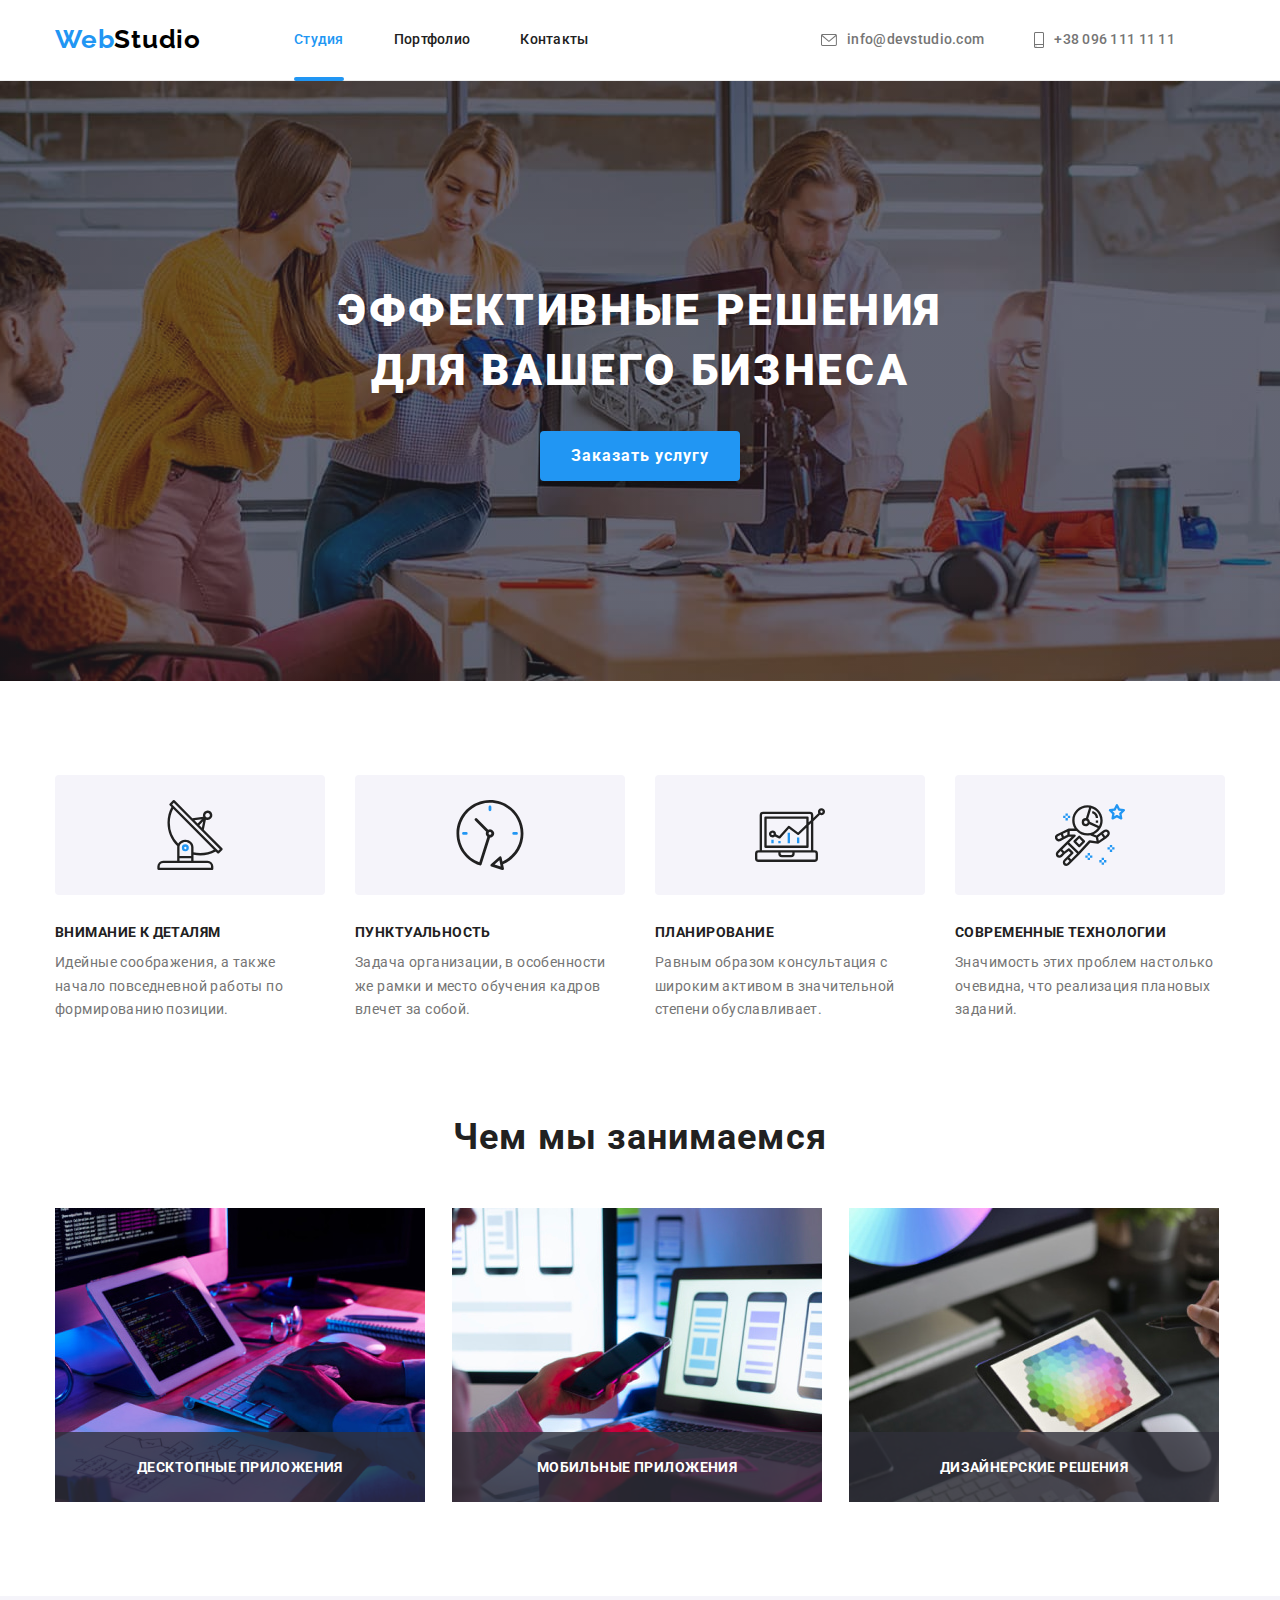
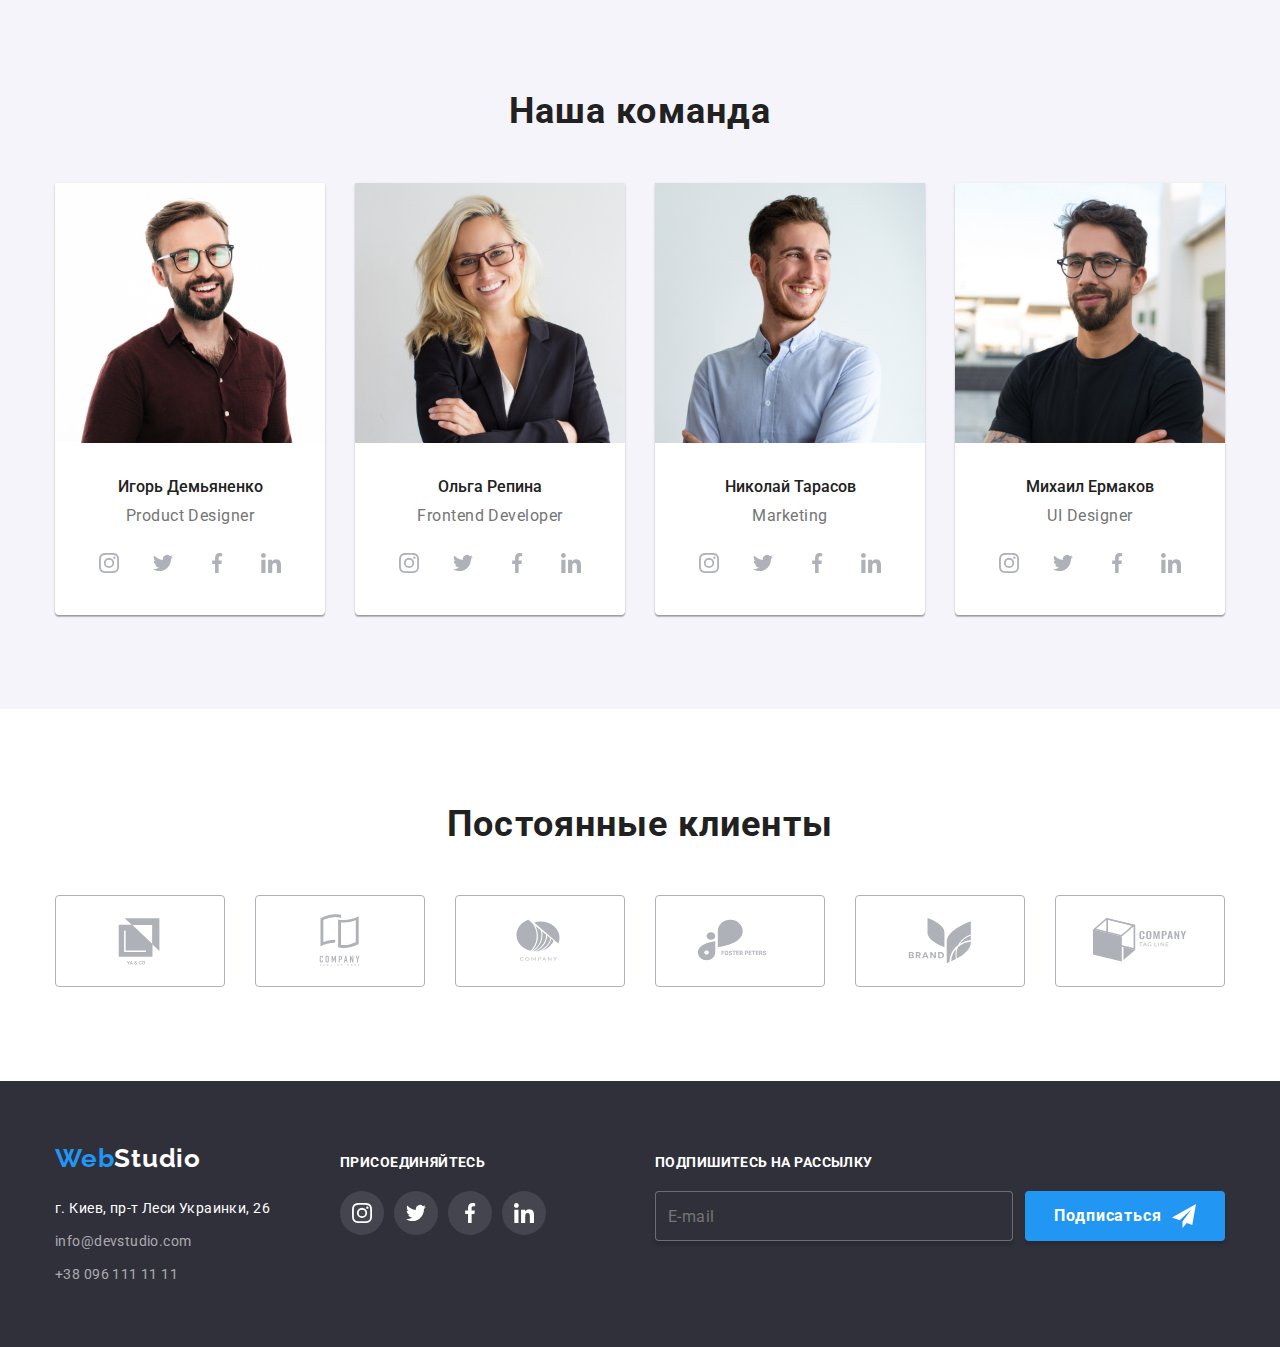
==== index.html @ 9524f032 "Initial commit" ====
<!DOCTYPE html>
<html lang="ru">
  <head>
    <meta charset="UTF-8" />
    <meta http-equiv="X-UA-Compatible" content="IE=edge" />
    <meta name="viewport" content="width=device-width, initial-scale=1.0" />
    <title>Студия</title>
    <link rel="preconnect" href="https://fonts.googleapis.com" />
    <link rel="preconnect" href="https://fonts.gstatic.com" crossorigin />
    <link
      href="https://fonts.googleapis.com/css2?family=Raleway:wght@700&family=Roboto:wght@400;500;700;900&display=swap"
      rel="stylesheet"
    />
    <link
      rel="stylesheet"
      href="https://cdn.jsdelivr.net/npm/modern-normalize@1.1.0/modern-normalize.min.css"
    />
    <link rel="stylesheet" href="./css/styles.css" />
  </head>
  <body>
    <header class="header">
      <div class="container header-container">
        <a class="header-logo" href="./index.html"><span class="logo-first">Web</span>Studio</a>
        <nav>
          <ul class="nav-list">
            <li class="site-page-link">
              <a class="site-page current" href="./index.html">Студия</a>
            </li>
            <li class="site-page-link">
              <a class="site-page" href="./portfolio.html">Портфолио</a>
            </li>
            <li class="site-page-link"><a class="site-page" href="">Контакты</a></li>
          </ul>
        </nav>
        <ul class="contactlink-list">
          <li class="contactlink">
            <a class="header-contactlink" href="mailto:info@devstudio.com"
              ><svg class="contactlink-icon" width="16" height="12">
                <use href="./images/icons.svg#envelope"></use></svg
              >info@devstudio.com</a
            >
          </li>
          <li class="contactlink">
            <a class="header-contactlink" href="tel:+380961111111"
              ><svg class="contactlink-icon" width="10" height="16">
                <use href="./images/icons.svg#smartphone"></use></svg
              >+38 096 111 11 11</a
            >
          </li>
        </ul>
      </div>
    </header>

    <main>
      <!-- Секция Герой -->
      <section class="hero">
        <div class="container">
          <h1 class="hero-title">Эффективные решения<br />для вашего бизнеса</h1>
          <button class="hero-button" type="button" data-modal-open>Заказать услугу</button>
        </div>
      </section>

      <!-- Секция Особенности -->
      <section class="section">
        <div class="container">
          <h2 class="visually-hidden">Особенности</h2>
          <ul class="features-list">
            <li class="features-item">
              <div class="features-icon">
                <svg width="70" height="70">
                  <use href="./images/icons.svg#antenna"></use>
                </svg>
              </div>
              <h3 class="features-title">Внимание к деталям</h3>
              <p class="features-text">
                Идейные соображения, а также начало повседневной работы по формированию позиции.
              </p>
            </li>
            <li class="features-item">
              <div class="features-icon">
                <svg width="70" height="70">
                  <use href="./images/icons.svg#clock"></use>
                </svg>
              </div>
              <h3 class="features-title">Пунктуальность</h3>
              <p class="features-text">
                Задача организации, в особенности же рамки и место обучения кадров влечет за собой.
              </p>
            </li>
            <li class="features-item">
              <div class="features-icon">
                <svg width="70" height="70">
                  <use href="./images/icons.svg#diagram"></use>
                </svg>
              </div>
              <h3 class="features-title">Планирование</h3>
              <p class="features-text">
                Равным образом консультация с широким активом в значительной степени обуславливает.
              </p>
            </li>
            <li class="features-item">
              <div class="features-icon">
                <svg width="70" height="70">
                  <use href="./images/icons.svg#astronaut"></use>
                </svg>
              </div>
              <h3 class="features-title">Современные технологии</h3>
              <p class="features-text">
                Значимость этих проблем настолько очевидна, что реализация плановых заданий.
              </p>
            </li>
          </ul>
        </div>
      </section>

      <!-- Секция Специализация -->
      <section class="section specialization">
        <div class="container">
          <h2 class="activity-title">Чем мы занимаемся</h2>
          <ul class="activity-list">
            <li class="activity-item">
              <img
                class="activity-foto"
                src="./images/activity1.jpg"
                alt="фото процесса программирования"
                width="370"
                height="294"
              />
              <h3 class="activity-name">Десктопные приложения</h3>
            </li>
            <li class="activity-item">
              <img
                class="activity-foto"
                src="./images/activity2.jpg"
                alt="фото процесса выбора дизайна мобильного приложения"
                width="370"
                height="294"
              />
              <h3 class="activity-name">Мобильные приложения</h3>
            </li>
            <li class="activity-item">
              <img
                class="activity-foto"
                src="./images/activity3.jpg"
                alt="фото процесса подбора цветового оформления"
                width="370"
                height="294"
              />
              <h3 class="activity-name">Дизайнерские решения</h3>
            </li>
          </ul>
        </div>
      </section>

      <!-- Секция Команда -->
      <section class="section team-section">
        <div class="container">
          <h2 class="team-title">Наша команда</h2>
          <ul class="team-list">
            <li class="team-card">
              <img
                src="./images/product_designer.jpg"
                alt="фото Игоря Демьяненко"
                width="270"
                height="260"
              />
              <div class="team-member">
                <h3 class="team-name">Игорь Демьяненко</h3>
                <p class="team-position" lang="en">Product Designer</p>
                <ul class="socials-list">
                  <li class="social-item">
                    <a class="social-link" href="">
                      <svg class="social-icon" width="20" height="20">
                        <use href="./images/icons.svg#instagram"></use></svg
                    ></a>
                  </li>
                  <li class="social-item">
                    <a class="social-link" href="">
                      <svg class="social-icon" width="20" height="20">
                        <use href="./images/icons.svg#twitter"></use></svg
                    ></a>
                  </li>
                  <li class="social-item">
                    <a class="social-link" href="">
                      <svg class="social-icon" width="20" height="20">
                        <use href="./images/icons.svg#facebook"></use></svg
                    ></a>
                  </li>
                  <li class="social-item">
                    <a class="social-link" href="">
                      <svg class="social-icon" width="20" height="20">
                        <use href="./images/icons.svg#linkedin"></use></svg
                    ></a>
                  </li>
                </ul>
              </div>
            </li>
            <li class="team-card">
              <img src="./images/developer.jpg" alt="фото Ольги Репиной" width="270" height="260" />
              <div class="team-member">
                <h3 class="team-name">Ольга Репина</h3>
                <p class="team-position" lang="en">Frontend Developer</p>
                <ul class="socials-list">
                  <li class="social-item">
                    <a class="social-link" href="">
                      <svg class="social-icon" width="20" height="20">
                        <use href="./images/icons.svg#instagram"></use></svg
                    ></a>
                  </li>
                  <li class="social-item">
                    <a class="social-link" href="">
                      <svg class="social-icon" width="20" height="20">
                        <use href="./images/icons.svg#twitter"></use></svg
                    ></a>
                  </li>
                  <li class="social-item">
                    <a class="social-link" href="">
                      <svg class="social-icon" width="20" height="20">
                        <use href="./images/icons.svg#facebook"></use></svg
                    ></a>
                  </li>
                  <li class="social-item">
                    <a class="social-link" href="">
                      <svg class="social-icon" width="20" height="20">
                        <use href="./images/icons.svg#linkedin"></use></svg
                    ></a>
                  </li>
                </ul>
              </div>
            </li>
            <li class="team-card">
              <img
                src="./images/marketing.jpg"
                alt="фото Николая Тарасова"
                width="270"
                height="260"
              />
              <div class="team-member">
                <h3 class="team-name">Николай Тарасов</h3>
                <p class="team-position" lang="en">Marketing</p>
                <ul class="socials-list">
                  <li class="social-item">
                    <a class="social-link" href="">
                      <svg class="social-icon" width="20" height="20">
                        <use href="./images/icons.svg#instagram"></use></svg
                    ></a>
                  </li>
                  <li class="social-item">
                    <a class="social-link" href="">
                      <svg class="social-icon" width="20" height="20">
                        <use href="./images/icons.svg#twitter"></use></svg
                    ></a>
                  </li>
                  <li class="social-item">
                    <a class="social-link" href="">
                      <svg class="social-icon" width="20" height="20">
                        <use href="./images/icons.svg#facebook"></use></svg
                    ></a>
                  </li>
                  <li class="social-item">
                    <a class="social-link" href="">
                      <svg class="social-icon" width="20" height="20">
                        <use href="./images/icons.svg#linkedin"></use></svg
                    ></a>
                  </li>
                </ul>
              </div>
            </li>
            <li class="team-card">
              <img
                src="./images/ui_designer.jpg"
                alt="фото Михаила Ермакова"
                width="270"
                height="260"
              />
              <div class="team-member">
                <h3 class="team-name">Михаил Ермаков</h3>
                <p class="team-position" lang="en">UI Designer</p>
                <ul class="socials-list">
                  <li class="social-item">
                    <a class="social-link" href="">
                      <svg class="social-icon" width="20" height="20">
                        <use href="./images/icons.svg#instagram"></use></svg
                    ></a>
                  </li>
                  <li class="social-item">
                    <a class="social-link" href="">
                      <svg class="social-icon" width="20" height="20">
                        <use href="./images/icons.svg#twitter"></use></svg
                    ></a>
                  </li>
                  <li class="social-item">
                    <a class="social-link" href="">
                      <svg class="social-icon" width="20" height="20">
                        <use href="./images/icons.svg#facebook"></use></svg
                    ></a>
                  </li>
                  <li class="social-item">
                    <a class="social-link" href="">
                      <svg class="social-icon" width="20" height="20">
                        <use href="./images/icons.svg#linkedin"></use></svg
                    ></a>
                  </li>
                </ul>
              </div>
            </li>
          </ul>
        </div>
      </section>

      <!-- Секция Постоянные клиенты -->
      <section class="section">
        <div class="container">
          <h2 class="clients-title">Постоянные клиенты</h2>
          <ul class="clients-list">
            <li class="client-item">
              <a class="client-logo" href=""
                ><svg class="client-icon" width="106" height="60">
                  <use href="./images/icons.svg#logo-1"></use>
                </svg>
              </a>
            </li>
            <li class="client-item">
              <a class="client-logo" href=""
                ><svg class="client-icon" width="106" height="60">
                  <use href="./images/icons.svg#logo-2"></use>
                </svg>
              </a>
            </li>
            <li class="client-item">
              <a class="client-logo" href=""
                ><svg class="client-icon" width="106" height="60">
                  <use href="./images/icons.svg#logo-3"></use>
                </svg>
              </a>
            </li>
            <li class="client-item">
              <a class="client-logo" href=""
                ><svg class="client-icon" width="106" height="60">
                  <use href="./images/icons.svg#logo-4"></use>
                </svg>
              </a>
            </li>
            <li class="client-item">
              <a class="client-logo" href=""
                ><svg class="client-icon" width="106" height="60">
                  <use href="./images/icons.svg#logo-5"></use>
                </svg>
              </a>
            </li>
            <li class="client-item">
              <a class="client-logo" href=""
                ><svg class="client-icon" width="106" height="60">
                  <use href="./images/icons.svg#logo-6"></use>
                </svg>
              </a>
            </li>
          </ul>
        </div>
      </section>
    </main>

    <!-- Секция Футер -->
    <footer class="footer">
      <div class="container">
        <div class="footer-container">
          <div>
            <a class="footer-logo" href="./index.html"><span class="logo-first">Web</span>Studio</a>
            <address>
              <ul>
                <li class="adress-link">
                  <a
                    class="adress"
                    target="_blank"
                    rel="noreferrer noopener"
                    href="https://google.com/maps"
                    >г. Киев, пр-т Леси Украинки, 26</a
                  >
                </li>
                <li class="adress-link">
                  <a class="footer-contactlink" href="mailto:info@devstudio.com"
                    >info@devstudio.com</a
                  >
                </li>
                <li class="adress-link">
                  <a class="footer-contactlink" href="tel:+380961111111">+38 096 111 11 11</a>
                </li>
              </ul>
            </address>
          </div>
          <div class="footer-socials-section">
            <h3 class="footer-socials">присоединяйтесь</h3>
            <ul class="socials-list">
              <li class="social-item">
                <a class="social-link footer-social-link" href="">
                  <svg class="social-icon footer-social-icon" width="20" height="20">
                    <use href="./images/icons.svg#instagram"></use></svg
                ></a>
              </li>
              <li class="social-item">
                <a class="social-link footer-social-link" href="">
                  <svg class="social-icon footer-social-icon" width="20" height="20">
                    <use href="./images/icons.svg#twitter"></use></svg
                ></a>
              </li>
              <li class="social-item">
                <a class="social-link footer-social-link" href="">
                  <svg class="social-icon footer-social-icon" width="20" height="20">
                    <use href="./images/icons.svg#facebook"></use></svg
                ></a>
              </li>
              <li class="social-item">
                <a class="social-link footer-social-link" href="">
                  <svg class="social-icon footer-social-icon" width="20" height="20">
                    <use href="./images/icons.svg#linkedin"></use></svg
                ></a>
              </li>
            </ul>
          </div>
          <div class="subscription-section">
            <h3 class="subscription-tytle">Подпишитесь на рассылку</h3>
            <form>
              <label class="visually-hidden">Email</label>
              <div class="subscription-content" role="group">
                <input class="subscription-input" type="email" name="email" placeholder="E-mail" />
                <button class="subscription-button" type="submit">
                  <span class="subscription-name">Подписаться</span>
                  <svg class="subscription-icon" width="24" height="24">
                    <use href="./images/icons.svg#send"></use>
                  </svg>
                </button>
              </div>
            </form>
          </div>
        </div>
      </div>
    </footer>

    <!-- Модальное окно -->
    <div class="backdrop is-hidden" data-modal>
      <div class="modal-form">
        <button class="modal-button" type="button" data-modal-close>
          <svg class="modal-cross" width="11" height="11">
            <use href="./images/icons.svg#cross"></use>
          </svg>
        </button>
        <p class="contacts-tytle">Оставьте свои данные, мы вам перезвоним</p>
        <form action="">
          <label class="form-label"
            >Имя
            <span class="form-wrap"
              ><input class="form-input" type="text" name="name" required />
              <svg class="form-icon" width="18" height="18">
                <use href="./images/icons.svg#person"></use>
              </svg>
            </span>
          </label>
          <label class="form-label"
            >Телефон
            <span class="form-wrap">
              <svg class="form-icon" width="18" height="18">
                <use href="./images/icons.svg#phone"></use>
              </svg>
              <input class="form-input" type="tel" name="phone-number" required />
            </span>
          </label>
          <label class="form-label"
            >Почта
            <span class="form-wrap">
              <svg class="form-icon" width="18" height="18">
                <use href="./images/icons.svg#email"></use>
              </svg>
              <input class="form-input" type="email" name="email" />
            </span>
          </label>
          <label class="form-label form-label--last"
            >Комментарий
            <textarea
              class="form-field"
              name="message"
              rows="6"
              placeholder="Введите текст"
            ></textarea>
          </label>
          <label class="form-agreement">
            <input
              class="form-agreement-checkbox visually-hidden"
              type="checkbox"
              name="agreement"
            />
            <span class="form-agreement-icon"
              ><svg class="form-agreement-checked" width="13" height="10">
                <use href="./images/icons.svg#checked"></use></svg
            ></span>
            <span class="form-agreement-text">Соглашаюсь с рассылкой и принимаю</span>
            <a class="form-agreement-link" href="">Условия договора</a>
          </label>
          <button class="form-button" type="submit">Отправить</button>
        </form>
      </div>
    </div>
    <script src="./js/modal.js"></script>
  </body>
</html>
---- css/styles.css ----
:root {
  --section-color: #2f303a;
  --title-color: #212121;
  --text-color: #757575;
  --active-color: #2196f3;
  --light-color: #ffffff;
  --trans: 250ms cubic-bezier(0.4, 0, 0.2, 1);
}

body {
  color: var(--title-color);
  font-family: Roboto, sans-serif;
}
h1,
h2,
h3,
p,
ul {
  margin-top: 0;
  margin-bottom: 0;
}
ul {
  list-style: none;
  padding: 0;
}
.container {
  width: 1200px;
  padding-left: 15px;
  padding-right: 15px;
  margin-left: auto;
  margin-right: auto;
}
.section {
  padding-top: 94px;
  padding-bottom: 94px;
}

/* Хедер */
.header {
  border-bottom: 1px solid #ececec;
}
.header-container {
  display: flex;
  align-items: center;
}
.header-logo {
  margin-right: 93px;
  color: #000000;
  font-family: Raleway;
  text-decoration: none;
  font-weight: 700;
  font-size: 26px;
  letter-spacing: 1.19;
  letter-spacing: 0.03em;
}
.logo-first {
  color: var(--active-color);
}
.nav-list {
  display: flex;
  margin: 0;
}
.site-page-link {
  margin-right: 50px;
}
.site-page-link:last-child {
  margin-right: 0;
}
.site-page {
  display: block;
  padding-top: 32px;
  padding-bottom: 32px;
  color: var(--title-color);
  text-decoration: none;
  font-weight: 500;
  font-size: 14px;
  line-height: 1.14;
  letter-spacing: 0.02em;
  transition: color var(--trans);
}
.site-page:hover,
.site-page:focus {
  color: var(--active-color);
}
.site-page.current {
  color: var(--active-color);
  position: relative;
}
.site-page.current::after {
  content: '';
  position: absolute;
  bottom: -1px;
  left: 0;
  width: 100%;
  height: 4px;
  border-radius: 2px;
  background-color: var(--active-color);
}
.contactlink-list {
  display: flex;
  margin-left: auto;
}
.contactlink {
  margin-right: 50px;
}
.header-contactlink {
  display: flex;
  align-items: center;
  color: var(--text-color);
  fill: var(--text-color);
  text-decoration: none;
  font-weight: 500;
  font-size: 14px;
  line-height: 1.14;
  letter-spacing: 0.02em;
  transition: color var(--trans), fill var(--trans);
}
.header-contactlink:hover,
.header-contactlink:focus {
  color: var(--active-color);
  fill: var(--active-color);
}
.header-contactlink:last-child {
  margin-right: 0px;
}
.contactlink-icon {
  margin-right: 10px;
}

/* Герой */
.hero {
  max-width: 1600px;
  margin-left: auto;
  margin-right: auto;
  padding-top: 200px;
  padding-bottom: 200px;
  background-image: linear-gradient(to right, rgba(47, 48, 58, 0.4), rgba(47, 48, 58, 0.4)),
    url('../images/hero.jpg');
  background-position: center;
  background-size: cover;
  background-repeat: no-repeat;
}
.hero-title {
  color: var(--light-color);
  text-transform: uppercase;
  text-align: center;
  font-weight: 900;
  font-size: 44px;
  line-height: 1.36;
  letter-spacing: 0.06em;
}
.hero-button,
.form-button {
  display: block;
  margin-right: auto;
  margin-left: auto;
  margin-top: 30px;
  width: 200px;
  height: 50px;
  border-radius: 4px;
  border-color: transparent;
  box-shadow: 0px 4px 4px rgba(0, 0, 0, 0.15);
  background-color: var(--active-color);
  color: var(--light-color);
  font-family: inherit;
  font-weight: 700;
  font-size: 16px;
  line-height: 1.88;
  letter-spacing: 0.06em;
  cursor: pointer;
  transition: background-color var(--trans);
}
.hero-button:hover,
.hero-button:focus,
.form-button:hover,
.form-button:focus {
  background-color: #188ce8;
}

/* Особенности */
.visually-hidden {
  position: absolute;
  white-space: nowrap;
  width: 1px;
  height: 1px;
  overflow: hidden;
  border: 0;
  padding: 0;
  clip: rect(0 0 0 0);
  clip-path: inset(50%);
  margin: -1px;
}
.features-list {
  display: flex;
}
.features-item {
  display: block;
  margin-right: 30px;
}
.features-item:last-child {
  margin-right: 0;
}
.features-icon {
  display: flex;
  justify-content: center;
  align-items: center;
  width: 270px;
  height: 120px;
  background-color: #f5f4fa;
  border-radius: 4px;
}
.features-title {
  margin-top: 30px;
  margin-bottom: 10px;
  text-transform: uppercase;
  font-weight: 700;
  font-size: 14px;
  line-height: 1.14;
  letter-spacing: 0.03em;
}
.features-text {
  color: var(--text-color);
  font-size: 14px;
  line-height: 1.71;
  letter-spacing: 0.03em;
}

/* Специализация и Команда*/
.specialization {
  padding-top: 0;
}
.activity-title,
.team-title,
.clients-title {
  text-align: center;
  font-weight: 700;
  font-size: 36px;
  line-height: 1.17;
  letter-spacing: 0.03em;
}
.activity-title {
  margin-bottom: 50px;
}
.activity-list {
  display: flex;
}
.activity-item {
  position: relative;
}
.activity-item:not(:last-child) {
  margin-right: 27px;
}
.activity-foto {
  display: block;
  max-width: 100%;
  height: auto;
}
.activity-name {
  position: absolute;
  bottom: 0;
  right: 0;
  display: flex;
  justify-content: center;
  align-items: center;
  width: 370px;
  height: 70px;
  background-color: rgba(47, 48, 58, 0.8);
  font-weight: 700;
  font-size: 14px;
  line-height: 1.14;
  letter-spacing: 0.03em;
  text-transform: uppercase;
  color: var(--light-color);
}

.team-section {
  background-color: #f5f4fa;
}
.team-title {
  margin-bottom: 50px;
}
.team-list {
  display: flex;
  margin: 0;
}
.team-card {
  width: calc((100% - 90px) / 4);
  margin-right: 30px;
  background-color: var(--light-color);
  box-shadow: 0px 1px 3px rgba(0, 0, 0, 0.12), 0px 1px 1px rgba(0, 0, 0, 0.14),
    0px 2px 1px rgba(0, 0, 0, 0.2);
  border-radius: 0px 0px 4px 4px;
}
.team-card:last-child {
  margin-right: 0;
}
.team-member {
  padding-top: 30px;
  padding-bottom: 30px;
  text-align: center;
}
.team-name {
  margin-bottom: 10px;
  font-weight: 500;
  font-size: 16px;
  line-height: 1.19;
  letter-spacing: 0.03e;
}
.team-position {
  margin-bottom: 16px;
  color: var(--text-color);
  font-size: 16px;
  line-height: 1.19;
  letter-spacing: 0.03em;
}
.socials-list {
  display: flex;
  align-items: center;
  justify-content: center;
}
.social-item:not(:last-child) {
  margin-right: 10px;
}
.social-link {
  display: flex;
  justify-content: center;
  align-items: center;
  width: 44px;
  height: 44px;
  background-color: var(--light-color);
  border-radius: 50%;
  transition: background-color var(--trans);
}
.social-link:hover,
.social-link:focus {
  background-color: var(--active-color);
}
.social-icon {
  fill: #afb1b8;
  transition: fill var(--trans);
}
.social-link:hover .social-icon,
.social-link:focus .social-icon {
  fill: var(--light-color);
}

/* Постоянные клиенты */
.clients-title {
  margin-bottom: 50px;
}
.clients-list {
  display: flex;
  align-items: center;
  justify-content: center;
}
.client-item:not(:last-child) {
  margin-right: 30px;
}
.client-logo {
  display: flex;
  justify-content: center;
  align-items: center;
  width: 170px;
  height: 92px;
  border: 1px solid #afb1b8;
  border-radius: 4px;
  transition: border-color var(--trans);
}
.client-logo:hover,
.client-logo:focus {
  border-color: var(--active-color);
}
.client-icon {
  fill: #afb1b8;
  transition: fill var(--trans);
}
.client-logo:hover .client-icon,
.client-logo:focus .client-icon {
  fill: var(--active-color);
}

/* Футер */
.footer {
  padding-top: 60px;
  padding-bottom: 60px;
  background-color: var(--section-color);
}
.footer-container {
  display: flex;
  align-items: baseline;
}
.footer-logo {
  display: block;
  margin-bottom: 20px;
  color: var(--light-color);
  font-family: Raleway;
  text-decoration: none;
  font-weight: bold;
  font-size: 26px;
  line-height: 1.38;
  letter-spacing: 0.03em;
}
.adress-link:not(:last-child) {
  margin-bottom: 9px;
}
.adress {
  color: var(--light-color);
  text-decoration: none;
  font-style: normal;
  font-size: 14px;
  line-height: 1.71;
  letter-spacing: 0.03em;
  transition: color var(--trans);
}
.footer-contactlink {
  display: block;
  color: rgba(255, 255, 255, 0.6);
  text-decoration: none;
  font-style: normal;
  font-size: 14px;
  line-height: 1.71;
  letter-spacing: 0.03em;
  transition: color var(--trans);
}
.adress:hover,
.adress:focus,
.footer-contactlink:hover,
.footer-contactlink:focus {
  color: var(--active-color);
}
.footer-socials-section {
  margin-left: 70px;
}
.footer-socials,
.subscription-tytle {
  margin-bottom: 20px;
  font-weight: 700;
  font-size: 14px;
  line-height: 1.14;
  letter-spacing: 0.03em;
  text-transform: uppercase;
  color: var(--light-color);
}
.footer-social-link {
  background-color: rgba(255, 255, 255, 0.1);
}
.footer-social-icon {
  fill: var(--light-color);
}
.subscription-section {
  margin-left: auto;
}
.subscription-content {
  display: flex;
  align-items: center;
  justify-content: center;
}
.subscription-input {
  margin-right: 12px;
  width: 358px;
  height: 50px;
  padding-left: 12px;
  background-color: var(--section-color);
  border: 1px solid rgba(255, 255, 255, 0.3);
  border-radius: 4px;
  box-shadow: 0px 4px 4px rgba(0, 0, 0, 0.15);

  font-weight: 400;
  font-size: 16px;
  line-height: 1.25;
  letter-spacing: 0.03em;
  color: rgba(255, 255, 255, 0.6);
}
.subscription-button {
  display: flex;
  align-items: center;
  justify-content: center;
  width: 200px;
  height: 50px;
  border-radius: 4px;
  border-color: transparent;
  background-color: var(--active-color);
  box-shadow: 0px 4px 4px rgba(0, 0, 0, 0.15);
}
.subscription-name {
  font-family: inherit;
  font-weight: 700;
  font-size: 16px;
  line-height: 1.88;
  letter-spacing: 0.06em;
  color: var(--light-color);
}
.subscription-icon {
  margin-left: 10px;
  fill: var(--light-color);
}

/* Портфолио */
.visually-hidden {
  position: absolute;
  white-space: nowrap;
  width: 1px;
  height: 1px;
  overflow: hidden;
  border: 0;
  padding: 0;
  clip: rect(0 0 0 0);
  clip-path: inset(50%);
  margin: -1px;
}
.filter-list {
  display: flex;
  justify-content: center;
  margin-bottom: 50px;
}
.filter-button {
  display: block;
  padding-top: 6px;
  padding-bottom: 6px;
  padding-left: 22px;
  padding-right: 22px;
  border-radius: 4px;
  border-color: transparent;

  background-color: #f5f4fa;
  color: var(--title-color);
  font-family: inherit;
  font-weight: 500;
  font-size: 16px;
  line-height: 1.62;
  letter-spacing: 0.03em;
  text-align: center;
  cursor: pointer;
  transition: background-color var(--trans), color var(--trans), box-shadow var(--trans);
}
.filter-item:not(:last-child) {
  margin-right: 8px;
}
.filter-button:hover,
.filter-button:focus {
  background-color: var(--active-color);
  color: var(--light-color);
  box-shadow: 0px 1px 2px rgba(0, 0, 0, 0.08), 0px 2px 2px rgba(0, 0, 0, 0.12);
}

.project-list {
  display: flex;
  flex-wrap: wrap;
}
.project-item {
  width: calc((100% - 60px) / 3);
  margin-right: 30px;
  margin-bottom: 30px;
}
.project-item:nth-child(3n) {
  margin-right: 0;
}
.project-item:nth-last-child(-n + 3) {
  margin-bottom: 0;
}
.project-card {
  display: block;
  text-decoration: none;
  transition: box-shadow var(--trans);
}
.project-thumb {
  position: relative;
  overflow: hidden;
}
.project-foto {
  display: block;
  max-width: 100%;
  height: auto;
}
.overlay {
  position: absolute;
  top: 0;
  left: 0;
  width: 100%;
  height: 100%;
  padding: 63px 24px;
  background-color: var(--active-color);
  transform: translatey(100%);
  transition: transform var(--trans);
}
.overlay-text {
  font-weight: 400;
  font-size: 18px;
  line-height: 1.56;
  letter-spacing: 0.03em;
  color: var(--light-color);
}
.project-card:hover,
.project-card:focus {
  box-shadow: 0px 1px 1px rgba(0, 0, 0, 0.12), 0px 4px 4px rgba(0, 0, 0, 0.06),
    1px 4px 6px rgba(0, 0, 0, 0.16);
}
.project-card:hover .overlay,
.project-card:focus .overlay {
  transform: translatey(0);
}

.project-name {
  padding-top: 20px;
  padding-bottom: 20px;
  padding-right: 24px;
  padding-left: 24px;
  border-bottom: 1px solid #eeeeee;
  border-right: 1px solid #eeeeee;
  border-left: 1px solid #eeeeee;
}
.project-title {
  color: var(--title-color);
  margin-bottom: 4px;
  font-weight: 700;
  font-size: 18px;
  line-height: 2;
  letter-spacing: 0.06em;
}
.project-type {
  color: var(--text-color);
  font-size: 16px;
  line-height: 1.88;
  letter-spacing: 0.03em;
}

/* Модальное окно */
.backdrop {
  position: fixed;
  width: 100vw;
  height: 100vh;
  top: 0;
  left: 50%;
  transform: translateX(-50%);
  background-color: rgba(0, 0, 0, 0.2);
  visibility: visible;
  opacity: 1;
  pointer-events: initial;
  transition: opacity var(--trans), visibility var(--trans);
}
.backdrop.is-hidden {
  opacity: 0;
  visibility: hidden;
  pointer-events: none;
}
.modal-form {
  position: absolute;
  top: 50%;
  left: 50%;
  transform: translate(-50%, -50%);
  width: 528px;
  height: 581px;
  padding: 40px;
  box-shadow: 0px 1px 3px rgba(0, 0, 0, 0.12), 0px 1px 1px rgba(0, 0, 0, 0.14),
    0px 2px 1px rgba(0, 0, 0, 0.2);
  border-radius: 4px;
  background-color: var(--light-color);
  opacity: 1;
  scale: 1;
  transition: opacity var(--trans), scale var(--trans);
}
.backdrop.is-hidden .modal-form {
  opacity: 0;
  scale: 0;
}
.modal-button {
  position: absolute;
  top: 8px;
  right: 8px;
  display: flex;
  justify-content: center;
  align-items: center;
  width: 30px;
  height: 30px;
  background-color: var(--light-color);
  border-radius: 50%;
  border: 1px solid rgba(0, 0, 0, 0.1);
  cursor: pointer;
}
.modal-cross {
  fill: #000000;
  transition: fill var(--trans);
}
.modal-button:hover .modal-cross,
.modal-button:focus .modal-cross {
  fill: var(--active-color);
}
.contacts-tytle {
  margin-bottom: 12px;
  font-weight: 700;
  font-size: 20px;
  line-height: 1.15;
  letter-spacing: 0.03em;
  text-align: center;
  color: var(--title-color);
}
.form-label {
  display: block;
  margin-bottom: 10px;
  font-weight: 400;
  font-size: 12px;
  line-height: 1.17;
  letter-spacing: 0.01em;
  color: var(--text-color);
}
.form-label--last {
  margin-bottom: 20px;
}
.form-wrap {
  display: block;
  position: relative;
  margin-top: 4px;
}
.form-input {
  display: block;
  width: 448px;
  height: 40px;
  padding-left: 42px;
  border: 1px solid rgba(33, 33, 33, 0.2);
  border-radius: 4px;
  transition: border-color var(--trans);
}
.form-icon {
  position: absolute;
  top: 11px;
  left: 12px;
  fill: var(--title-color);
  transition: fill var(--trans);
}
.form-field {
  display: block;
  margin-top: 4px;
  width: 448px;
  height: 120px;
  padding: 12px 16px;
  border: 1px solid rgba(33, 33, 33, 0.2);
  border-radius: 4px;
  transition: border-color var(--trans);
  font-weight: 400;
  font-size: 14px;
  line-height: 1.14;
  letter-spacing: 0.01em;
  color: rgba(117, 117, 117, 0.5);
}
.form-wrap:hover .form-icon,
.form-wrap:focus .form-icon {
  fill: var(--active-color);
}
.form-wrap:hover .form-input,
.form-wrap:focus .form-input,
.form-field:hover,
.form-field:focus {
  border-color: var(--active-color);
}
.form-agreement {
  display: flex;
  align-items: center;
  justify-content: center;
}
.form-agreement-icon {
  position: relative;
  display: block;
  width: 16px;
  height: 15px;
  border: 2px solid var(--title-color);
  border-radius: 4px;
}
.form-agreement-checked {
  position: absolute;
}
.form-agreement-checkbox:checked + .form-agreement-icon {
  border-color: var(--active-color);
  background-color: var(--active-color);
}
.form-agreement-text {
  margin-left: 7px;
}
.form-agreement-text,
.form-agreement-link {
  font-weight: 400;
  font-size: 14px;
  line-height: 1.71;
  letter-spacing: 0.03em;
  color: var(--text-color);
}
.form-agreement-link {
  display: block;
  margin-left: 5px;
  color: var(--active-color);
}
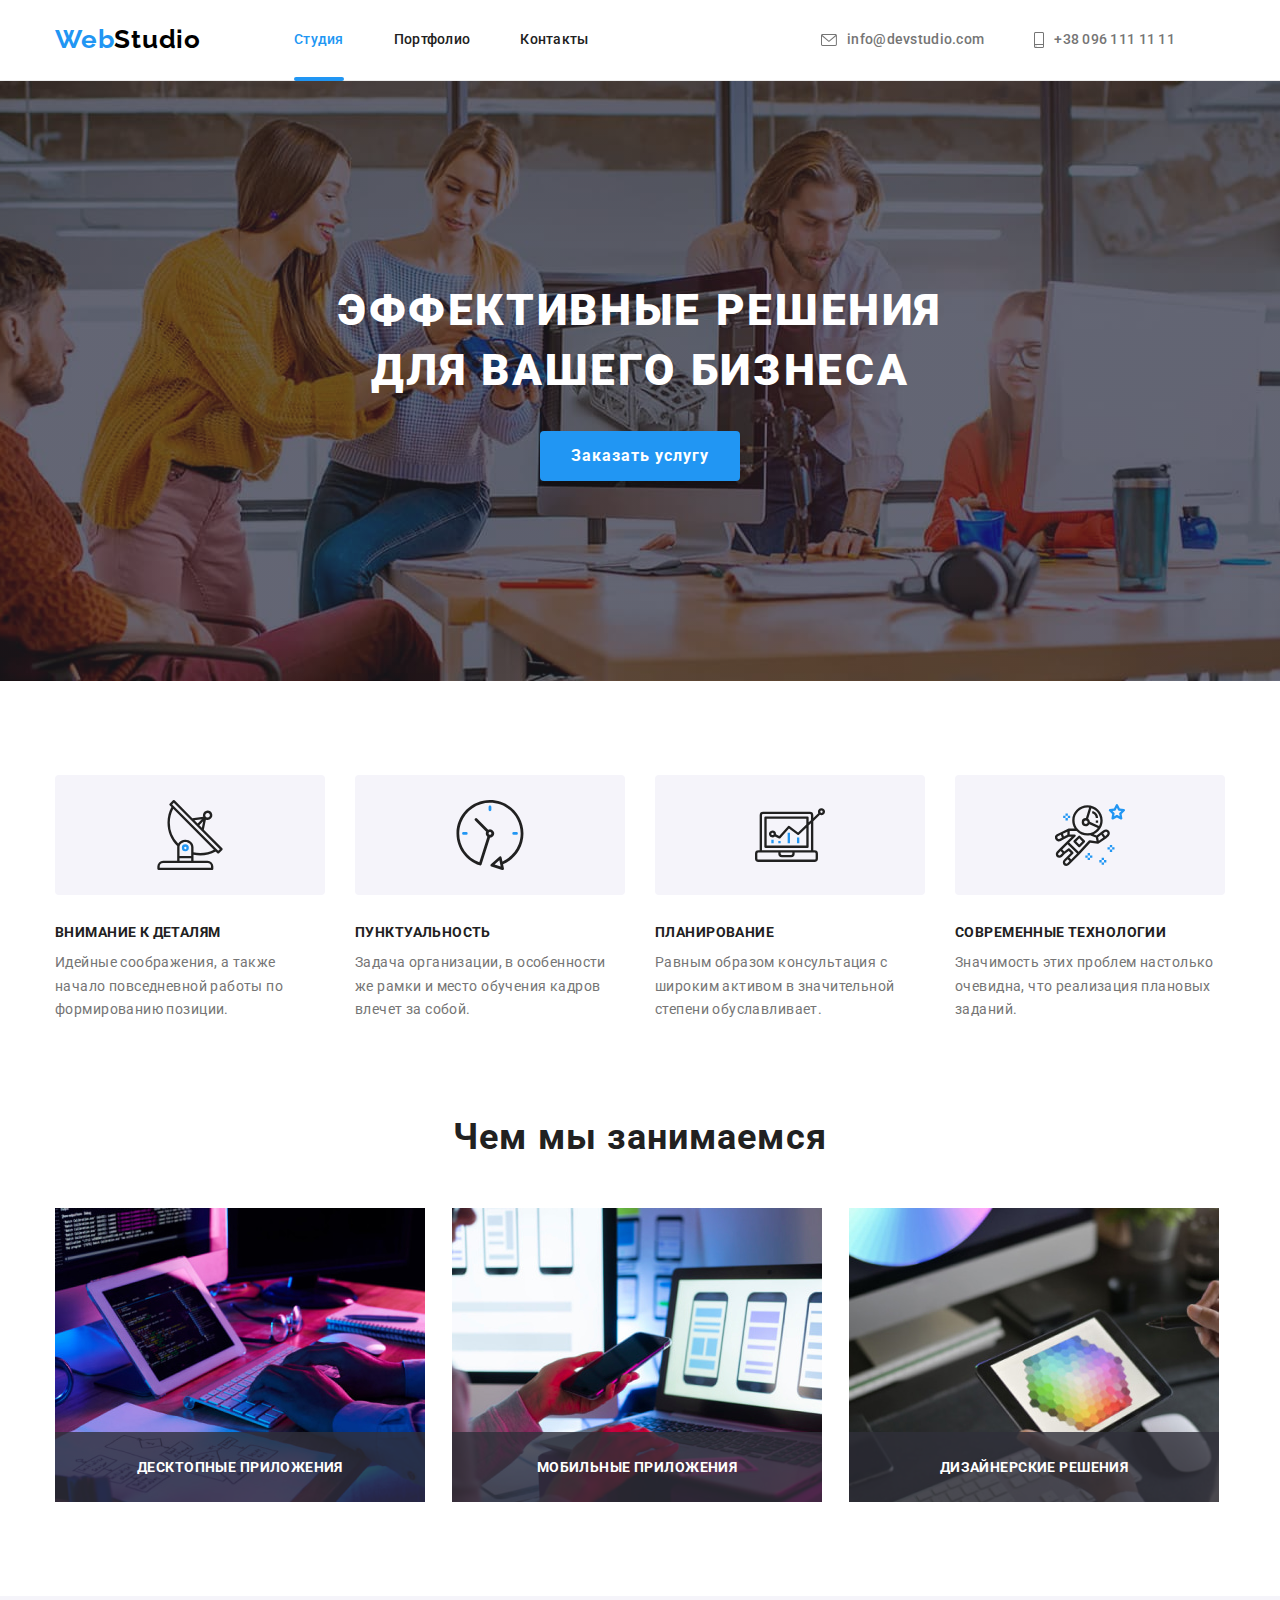
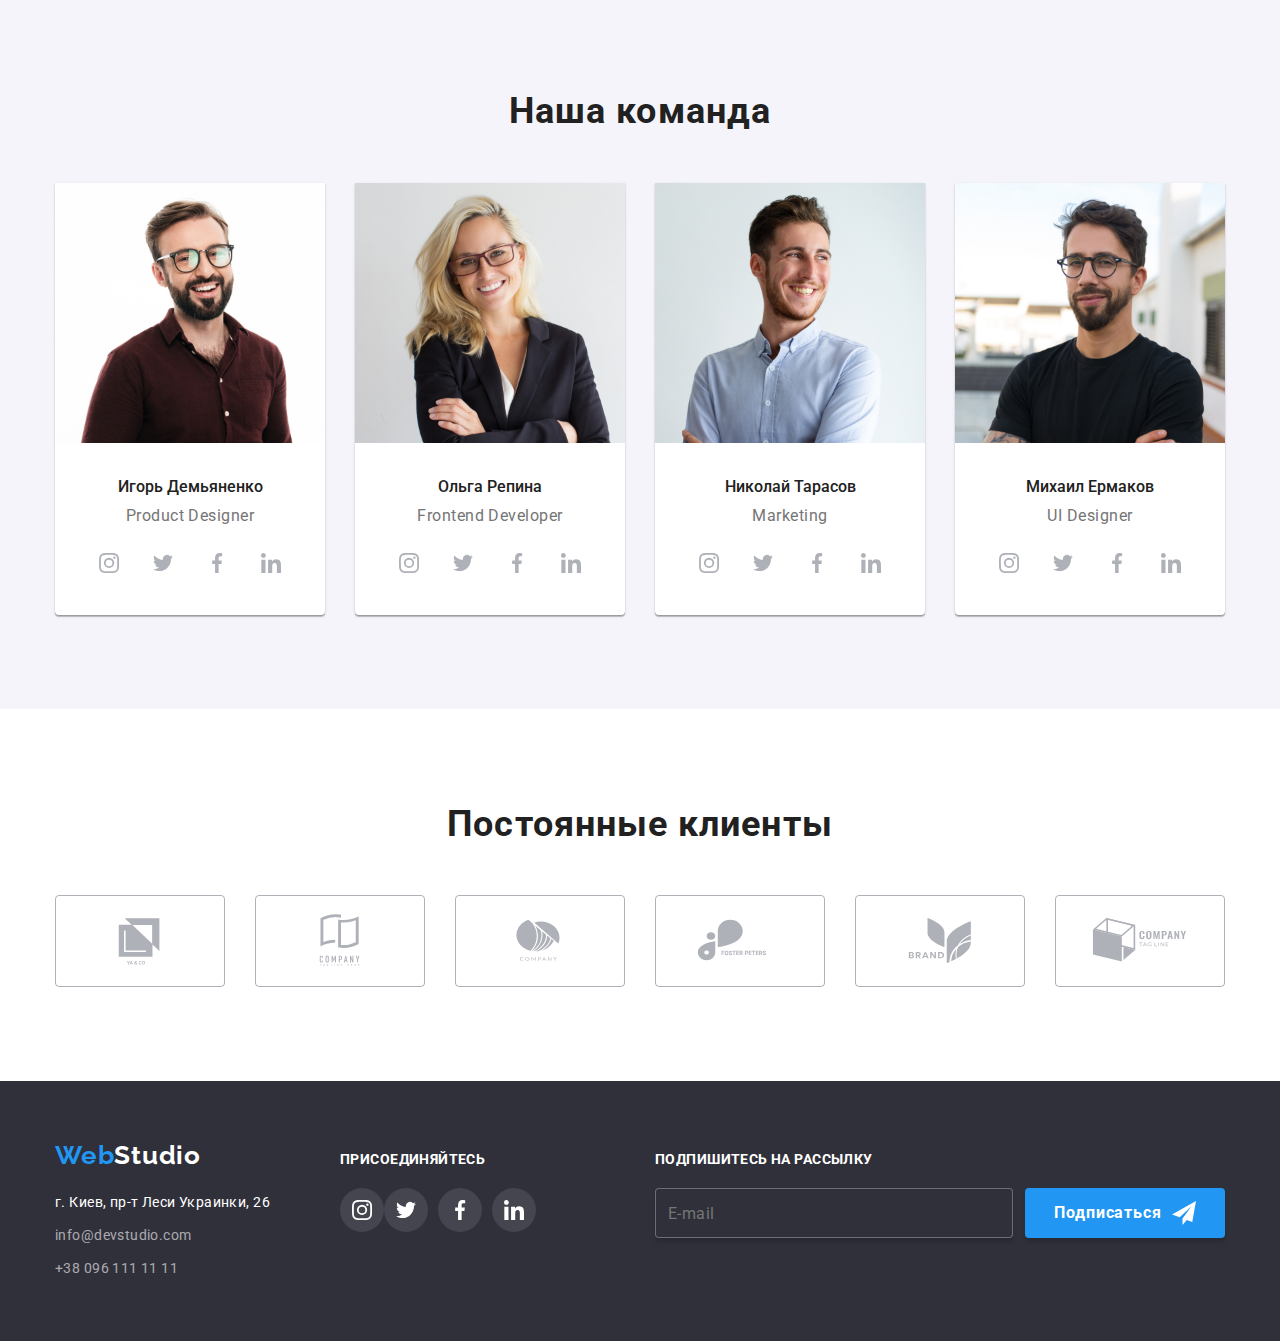
==== commit 995dae25: "Виконано рефакторинг коду, використовуючи ВЕМ" ====
--- a/index.html
+++ b/index.html
@@ -19,30 +19,32 @@
   </head>
   <body>
     <header class="header">
-      <div class="container header-container">
-        <a class="header-logo" href="./index.html"><span class="logo-first">Web</span>Studio</a>
+      <div class="container header__container">
+        <a class="logo header__logo" href="./index.html"
+          ><span class="logo logo--first">Web</span>Studio</a
+        >
         <nav>
-          <ul class="nav-list">
-            <li class="site-page-link">
-              <a class="site-page current" href="./index.html">Студия</a>
-            </li>
-            <li class="site-page-link">
-              <a class="site-page" href="./portfolio.html">Портфолио</a>
-            </li>
-            <li class="site-page-link"><a class="site-page" href="">Контакты</a></li>
+          <ul class="navigation">
+            <li class="navigation__item">
+              <a class="navigation__link navigation__link--current" href="./index.html">Студия</a>
+            </li>
+            <li class="navigation__item">
+              <a class="navigation__link" href="./portfolio.html">Портфолио</a>
+            </li>
+            <li class="navigation__item"><a class="navigation__link" href="">Контакты</a></li>
           </ul>
         </nav>
-        <ul class="contactlink-list">
-          <li class="contactlink">
-            <a class="header-contactlink" href="mailto:info@devstudio.com"
-              ><svg class="contactlink-icon" width="16" height="12">
+        <ul class="contact">
+          <li class="contact__item">
+            <a class="contact__link" href="mailto:info@devstudio.com"
+              ><svg class="contact__icon" width="16" height="12">
                 <use href="./images/icons.svg#envelope"></use></svg
               >info@devstudio.com</a
             >
           </li>
-          <li class="contactlink">
-            <a class="header-contactlink" href="tel:+380961111111"
-              ><svg class="contactlink-icon" width="10" height="16">
+          <li class="contact__item">
+            <a class="contact__link" href="tel:+380961111111"
+              ><svg class="contact__icon" width="10" height="16">
                 <use href="./images/icons.svg#smartphone"></use></svg
               >+38 096 111 11 11</a
             >
@@ -55,8 +57,8 @@
       <!-- Секция Герой -->
       <section class="hero">
         <div class="container">
-          <h1 class="hero-title">Эффективные решения<br />для вашего бизнеса</h1>
-          <button class="hero-button" type="button" data-modal-open>Заказать услугу</button>
+          <h1 class="hero__title">Эффективные решения<br />для вашего бизнеса</h1>
+          <button class="button hero_button" type="button" data-modal-open>Заказать услугу</button>
         </div>
       </section>
 
@@ -64,48 +66,48 @@
       <section class="section">
         <div class="container">
           <h2 class="visually-hidden">Особенности</h2>
-          <ul class="features-list">
-            <li class="features-item">
-              <div class="features-icon">
+          <ul class="features">
+            <li class="features__item">
+              <div class="features__icon">
                 <svg width="70" height="70">
                   <use href="./images/icons.svg#antenna"></use>
                 </svg>
               </div>
-              <h3 class="features-title">Внимание к деталям</h3>
-              <p class="features-text">
+              <h3 class="features__title">Внимание к деталям</h3>
+              <p class="features__text">
                 Идейные соображения, а также начало повседневной работы по формированию позиции.
               </p>
             </li>
-            <li class="features-item">
-              <div class="features-icon">
+            <li class="features__item">
+              <div class="features__icon">
                 <svg width="70" height="70">
                   <use href="./images/icons.svg#clock"></use>
                 </svg>
               </div>
-              <h3 class="features-title">Пунктуальность</h3>
-              <p class="features-text">
+              <h3 class="features__title">Пунктуальность</h3>
+              <p class="features__text">
                 Задача организации, в особенности же рамки и место обучения кадров влечет за собой.
               </p>
             </li>
-            <li class="features-item">
-              <div class="features-icon">
+            <li class="features__item">
+              <div class="features__icon">
                 <svg width="70" height="70">
                   <use href="./images/icons.svg#diagram"></use>
                 </svg>
               </div>
-              <h3 class="features-title">Планирование</h3>
-              <p class="features-text">
+              <h3 class="features__title">Планирование</h3>
+              <p class="features__text">
                 Равным образом консультация с широким активом в значительной степени обуславливает.
               </p>
             </li>
-            <li class="features-item">
-              <div class="features-icon">
+            <li class="features__item">
+              <div class="features__icon">
                 <svg width="70" height="70">
                   <use href="./images/icons.svg#astronaut"></use>
                 </svg>
               </div>
-              <h3 class="features-title">Современные технологии</h3>
-              <p class="features-text">
+              <h3 class="features__title">Современные технологии</h3>
+              <p class="features__text">
                 Значимость этих проблем настолько очевидна, что реализация плановых заданий.
               </p>
             </li>
@@ -114,190 +116,190 @@
       </section>
 
       <!-- Секция Специализация -->
-      <section class="section specialization">
+      <section class="section section__activity">
         <div class="container">
-          <h2 class="activity-title">Чем мы занимаемся</h2>
-          <ul class="activity-list">
-            <li class="activity-item">
+          <h2 class="section-title">Чем мы занимаемся</h2>
+          <ul class="activity">
+            <li class="activity__item">
               <img
-                class="activity-foto"
+                class="activity__foto"
                 src="./images/activity1.jpg"
                 alt="фото процесса программирования"
                 width="370"
                 height="294"
               />
-              <h3 class="activity-name">Десктопные приложения</h3>
-            </li>
-            <li class="activity-item">
+              <h3 class="activity__name">Десктопные приложения</h3>
+            </li>
+            <li class="activity__item">
               <img
-                class="activity-foto"
+                class="activity__foto"
                 src="./images/activity2.jpg"
                 alt="фото процесса выбора дизайна мобильного приложения"
                 width="370"
                 height="294"
               />
-              <h3 class="activity-name">Мобильные приложения</h3>
-            </li>
-            <li class="activity-item">
+              <h3 class="activity__name">Мобильные приложения</h3>
+            </li>
+            <li class="activity__item">
               <img
-                class="activity-foto"
+                class="activity__foto"
                 src="./images/activity3.jpg"
                 alt="фото процесса подбора цветового оформления"
                 width="370"
                 height="294"
               />
-              <h3 class="activity-name">Дизайнерские решения</h3>
+              <h3 class="activity__name">Дизайнерские решения</h3>
             </li>
           </ul>
         </div>
       </section>
 
       <!-- Секция Команда -->
-      <section class="section team-section">
+      <section class="section section__team">
         <div class="container">
-          <h2 class="team-title">Наша команда</h2>
-          <ul class="team-list">
-            <li class="team-card">
+          <h2 class="section-title">Наша команда</h2>
+          <ul class="team">
+            <li class="team__card">
               <img
                 src="./images/product_designer.jpg"
                 alt="фото Игоря Демьяненко"
                 width="270"
                 height="260"
               />
-              <div class="team-member">
-                <h3 class="team-name">Игорь Демьяненко</h3>
-                <p class="team-position" lang="en">Product Designer</p>
-                <ul class="socials-list">
-                  <li class="social-item">
-                    <a class="social-link" href="">
-                      <svg class="social-icon" width="20" height="20">
+              <div class="team__member">
+                <h3 class="team__name">Игорь Демьяненко</h3>
+                <p class="team__position" lang="en">Product Designer</p>
+                <ul class="socials">
+                  <li class="socials__item">
+                    <a class="socials__link" href="">
+                      <svg class="socials__icon" width="20" height="20">
                         <use href="./images/icons.svg#instagram"></use></svg
                     ></a>
                   </li>
-                  <li class="social-item">
-                    <a class="social-link" href="">
-                      <svg class="social-icon" width="20" height="20">
+                  <li class="socials__item">
+                    <a class="socials__link" href="">
+                      <svg class="socials__icon" width="20" height="20">
                         <use href="./images/icons.svg#twitter"></use></svg
                     ></a>
                   </li>
-                  <li class="social-item">
-                    <a class="social-link" href="">
-                      <svg class="social-icon" width="20" height="20">
+                  <li class="socials__item">
+                    <a class="socials__link" href="">
+                      <svg class="socials__icon" width="20" height="20">
                         <use href="./images/icons.svg#facebook"></use></svg
                     ></a>
                   </li>
-                  <li class="social-item">
-                    <a class="social-link" href="">
-                      <svg class="social-icon" width="20" height="20">
+                  <li class="socials__item">
+                    <a class="socials__link" href="">
+                      <svg class="socials__icon" width="20" height="20">
                         <use href="./images/icons.svg#linkedin"></use></svg
                     ></a>
                   </li>
                 </ul>
               </div>
             </li>
-            <li class="team-card">
+            <li class="team__card">
               <img src="./images/developer.jpg" alt="фото Ольги Репиной" width="270" height="260" />
-              <div class="team-member">
-                <h3 class="team-name">Ольга Репина</h3>
-                <p class="team-position" lang="en">Frontend Developer</p>
-                <ul class="socials-list">
-                  <li class="social-item">
-                    <a class="social-link" href="">
-                      <svg class="social-icon" width="20" height="20">
+              <div class="team__member">
+                <h3 class="team__name">Ольга Репина</h3>
+                <p class="team__position" lang="en">Frontend Developer</p>
+                <ul class="socials">
+                  <li class="socials__item">
+                    <a class="socials__link" href="">
+                      <svg class="socials__icon" width="20" height="20">
                         <use href="./images/icons.svg#instagram"></use></svg
                     ></a>
                   </li>
-                  <li class="social-item">
-                    <a class="social-link" href="">
-                      <svg class="social-icon" width="20" height="20">
+                  <li class="socials__item">
+                    <a class="socials__link" href="">
+                      <svg class="socials__icon" width="20" height="20">
                         <use href="./images/icons.svg#twitter"></use></svg
                     ></a>
                   </li>
-                  <li class="social-item">
-                    <a class="social-link" href="">
-                      <svg class="social-icon" width="20" height="20">
+                  <li class="socials__item">
+                    <a class="socials__link" href="">
+                      <svg class="socials__icon" width="20" height="20">
                         <use href="./images/icons.svg#facebook"></use></svg
                     ></a>
                   </li>
-                  <li class="social-item">
-                    <a class="social-link" href="">
-                      <svg class="social-icon" width="20" height="20">
+                  <li class="socials__item">
+                    <a class="socials__link" href="">
+                      <svg class="socials__icon" width="20" height="20">
                         <use href="./images/icons.svg#linkedin"></use></svg
                     ></a>
                   </li>
                 </ul>
               </div>
             </li>
-            <li class="team-card">
+            <li class="team__card">
               <img
                 src="./images/marketing.jpg"
                 alt="фото Николая Тарасова"
                 width="270"
                 height="260"
               />
-              <div class="team-member">
-                <h3 class="team-name">Николай Тарасов</h3>
-                <p class="team-position" lang="en">Marketing</p>
-                <ul class="socials-list">
-                  <li class="social-item">
-                    <a class="social-link" href="">
-                      <svg class="social-icon" width="20" height="20">
+              <div class="team__member">
+                <h3 class="team__name">Николай Тарасов</h3>
+                <p class="team__position" lang="en">Marketing</p>
+                <ul class="socials">
+                  <li class="socials__item">
+                    <a class="socials__link" href="">
+                      <svg class="socials__icon" width="20" height="20">
                         <use href="./images/icons.svg#instagram"></use></svg
                     ></a>
                   </li>
-                  <li class="social-item">
-                    <a class="social-link" href="">
-                      <svg class="social-icon" width="20" height="20">
+                  <li class="socials__item">
+                    <a class="socials__link" href="">
+                      <svg class="socials__icon" width="20" height="20">
                         <use href="./images/icons.svg#twitter"></use></svg
                     ></a>
                   </li>
-                  <li class="social-item">
-                    <a class="social-link" href="">
-                      <svg class="social-icon" width="20" height="20">
+                  <li class="socials__item">
+                    <a class="socials__link" href="">
+                      <svg class="socials__icon" width="20" height="20">
                         <use href="./images/icons.svg#facebook"></use></svg
                     ></a>
                   </li>
-                  <li class="social-item">
-                    <a class="social-link" href="">
-                      <svg class="social-icon" width="20" height="20">
+                  <li class="socials__item">
+                    <a class="socials__link" href="">
+                      <svg class="socials__icon" width="20" height="20">
                         <use href="./images/icons.svg#linkedin"></use></svg
                     ></a>
                   </li>
                 </ul>
               </div>
             </li>
-            <li class="team-card">
+            <li class="team__card">
               <img
                 src="./images/ui_designer.jpg"
                 alt="фото Михаила Ермакова"
                 width="270"
                 height="260"
               />
-              <div class="team-member">
-                <h3 class="team-name">Михаил Ермаков</h3>
-                <p class="team-position" lang="en">UI Designer</p>
-                <ul class="socials-list">
-                  <li class="social-item">
-                    <a class="social-link" href="">
-                      <svg class="social-icon" width="20" height="20">
+              <div class="team__member">
+                <h3 class="team__name">Михаил Ермаков</h3>
+                <p class="team__position" lang="en">UI Designer</p>
+                <ul class="socials">
+                  <li class="socials__item">
+                    <a class="socials__link" href="">
+                      <svg class="socials__icon" width="20" height="20">
                         <use href="./images/icons.svg#instagram"></use></svg
                     ></a>
                   </li>
-                  <li class="social-item">
-                    <a class="social-link" href="">
-                      <svg class="social-icon" width="20" height="20">
+                  <li class="socials__item">
+                    <a class="socials__link" href="">
+                      <svg class="socials__icon" width="20" height="20">
                         <use href="./images/icons.svg#twitter"></use></svg
                     ></a>
                   </li>
-                  <li class="social-item">
-                    <a class="social-link" href="">
-                      <svg class="social-icon" width="20" height="20">
+                  <li class="socials__item">
+                    <a class="socials__link" href="">
+                      <svg class="socials__icon" width="20" height="20">
                         <use href="./images/icons.svg#facebook"></use></svg
                     ></a>
                   </li>
-                  <li class="social-item">
-                    <a class="social-link" href="">
-                      <svg class="social-icon" width="20" height="20">
+                  <li class="socials__item">
+                    <a class="socials__link" href="">
+                      <svg class="socials__icon" width="20" height="20">
                         <use href="./images/icons.svg#linkedin"></use></svg
                     ></a>
                   </li>
@@ -311,46 +313,46 @@
       <!-- Секция Постоянные клиенты -->
       <section class="section">
         <div class="container">
-          <h2 class="clients-title">Постоянные клиенты</h2>
-          <ul class="clients-list">
-            <li class="client-item">
-              <a class="client-logo" href=""
-                ><svg class="client-icon" width="106" height="60">
+          <h2 class="section-title">Постоянные клиенты</h2>
+          <ul class="client">
+            <li class="client__item">
+              <a class="client__logo" href=""
+                ><svg class="client__icon" width="106" height="60">
                   <use href="./images/icons.svg#logo-1"></use>
                 </svg>
               </a>
             </li>
-            <li class="client-item">
-              <a class="client-logo" href=""
-                ><svg class="client-icon" width="106" height="60">
+            <li class="client__item">
+              <a class="client__logo" href=""
+                ><svg class="client__icon" width="106" height="60">
                   <use href="./images/icons.svg#logo-2"></use>
                 </svg>
               </a>
             </li>
-            <li class="client-item">
-              <a class="client-logo" href=""
-                ><svg class="client-icon" width="106" height="60">
+            <li class="client__item">
+              <a class="client__logo" href=""
+                ><svg class="client__icon" width="106" height="60">
                   <use href="./images/icons.svg#logo-3"></use>
                 </svg>
               </a>
             </li>
-            <li class="client-item">
-              <a class="client-logo" href=""
-                ><svg class="client-icon" width="106" height="60">
+            <li class="client__item">
+              <a class="client__logo" href=""
+                ><svg class="client__icon" width="106" height="60">
                   <use href="./images/icons.svg#logo-4"></use>
                 </svg>
               </a>
             </li>
-            <li class="client-item">
-              <a class="client-logo" href=""
-                ><svg class="client-icon" width="106" height="60">
+            <li class="client__item">
+              <a class="client__logo" href=""
+                ><svg class="client__icon" width="106" height="60">
                   <use href="./images/icons.svg#logo-5"></use>
                 </svg>
               </a>
             </li>
-            <li class="client-item">
-              <a class="client-logo" href=""
-                ><svg class="client-icon" width="106" height="60">
+            <li class="client__item">
+              <a class="client__logo" href=""
+                ><svg class="client__icon" width="106" height="60">
                   <use href="./images/icons.svg#logo-6"></use>
                 </svg>
               </a>
@@ -363,69 +365,69 @@
     <!-- Секция Футер -->
     <footer class="footer">
       <div class="container">
-        <div class="footer-container">
+        <div class="footer__wrap">
           <div>
-            <a class="footer-logo" href="./index.html"><span class="logo-first">Web</span>Studio</a>
+            <a class="logo footer__logo" href="./index.html"
+              ><span class="logo logo--first">Web</span>Studio</a
+            >
             <address>
               <ul>
-                <li class="adress-link">
+                <li class="adress__item">
                   <a
-                    class="adress"
+                    class="adress__link adress__link--mail"
                     target="_blank"
                     rel="noreferrer noopener"
                     href="https://google.com/maps"
                     >г. Киев, пр-т Леси Украинки, 26</a
                   >
                 </li>
-                <li class="adress-link">
-                  <a class="footer-contactlink" href="mailto:info@devstudio.com"
-                    >info@devstudio.com</a
-                  >
+                <li class="adress__item">
+                  <a class="adress__link" href="mailto:info@devstudio.com">info@devstudio.com</a>
                 </li>
-                <li class="adress-link">
-                  <a class="footer-contactlink" href="tel:+380961111111">+38 096 111 11 11</a>
+                <li class="adress__item">
+                  <a class="adress__link" href="tel:+380961111111">+38 096 111 11 11</a>
                 </li>
               </ul>
             </address>
           </div>
-          <div class="footer-socials-section">
-            <h3 class="footer-socials">присоединяйтесь</h3>
-            <ul class="socials-list">
-              <li class="social-item">
-                <a class="social-link footer-social-link" href="">
-                  <svg class="social-icon footer-social-icon" width="20" height="20">
+          <div class="footer__socials">
+            <h3 class="footer__tytle">присоединяйтесь</h3>
+            <ul class="socials">
+              <li class="socias__item">
+                <a class="socials__link socials__link--footer" href="">
+                  <svg class="socials__icon socials__icon--footer" width="20" height="20">
                     <use href="./images/icons.svg#instagram"></use></svg
                 ></a>
               </li>
-              <li class="social-item">
-                <a class="social-link footer-social-link" href="">
-                  <svg class="social-icon footer-social-icon" width="20" height="20">
+              <li class="socials__item">
+                <a class="socials__link socials__link--footer" href="">
+                  <svg class="socials__icon socials__icon--footer" width="20" height="20">
                     <use href="./images/icons.svg#twitter"></use></svg
                 ></a>
               </li>
-              <li class="social-item">
-                <a class="social-link footer-social-link" href="">
-                  <svg class="social-icon footer-social-icon" width="20" height="20">
+              <li class="socials__item">
+                <a class="socials__link socials__link--footer" href="">
+                  <svg class="socials__icon socials__icon--footer" width="20" height="20">
                     <use href="./images/icons.svg#facebook"></use></svg
                 ></a>
               </li>
-              <li class="social-item">
-                <a class="social-link footer-social-link" href="">
-                  <svg class="social-icon footer-social-icon" width="20" height="20">
+              <li class="socials__item">
+                <a class="socials__link socials__link--footer" href="">
+                  <svg class="socials__icon socials__icon--footer" width="20" height="20">
                     <use href="./images/icons.svg#linkedin"></use></svg
                 ></a>
               </li>
             </ul>
           </div>
-          <div class="subscription-section">
-            <h3 class="subscription-tytle">Подпишитесь на рассылку</h3>
+          <div class="subscription">
+            <h3 class="footer__tytle">Подпишитесь на рассылку</h3>
             <form>
               <label class="visually-hidden">Email</label>
-              <div class="subscription-content" role="group">
-                <input class="subscription-input" type="email" name="email" placeholder="E-mail" />
-                <button class="subscription-button" type="submit">
-                  <span class="subscription-name">Подписаться</span>
-                  <svg class="subscription-icon" width="24" height="24">
+              <div class="subscription__content" role="group">
+                <input class="subscription__input" type="email" name="email" placeholder="E-mail" />
+                <button class="button subscription__button" type="submit">
+                  <span class="">Подписаться</span>
+                  <svg class="subscription__icon" width="24" height="24">
                     <use href="./images/icons.svg#send"></use>
                   </svg>
                 </button>
@@ -438,64 +440,60 @@
 
     <!-- Модальное окно -->
     <div class="backdrop is-hidden" data-modal>
-      <div class="modal-form">
-        <button class="modal-button" type="button" data-modal-close>
-          <svg class="modal-cross" width="11" height="11">
+      <div class="modal">
+        <button class="modal__button" type="button" data-modal-close>
+          <svg class="modal__icon" width="11" height="11">
             <use href="./images/icons.svg#cross"></use>
           </svg>
         </button>
-        <p class="contacts-tytle">Оставьте свои данные, мы вам перезвоним</p>
+        <p class="modal__tytle">Оставьте свои данные, мы вам перезвоним</p>
         <form action="">
-          <label class="form-label"
+          <label class="form__label"
             >Имя
-            <span class="form-wrap"
-              ><input class="form-input" type="text" name="name" required />
-              <svg class="form-icon" width="18" height="18">
+            <span class="form__wrap"
+              ><input class="form__input" type="text" name="name" required />
+              <svg class="form__icon" width="18" height="18">
                 <use href="./images/icons.svg#person"></use>
               </svg>
             </span>
           </label>
-          <label class="form-label"
+          <label class="form__label"
             >Телефон
-            <span class="form-wrap">
-              <svg class="form-icon" width="18" height="18">
+            <span class="form__wrap">
+              <svg class="form__icon" width="18" height="18">
                 <use href="./images/icons.svg#phone"></use>
               </svg>
-              <input class="form-input" type="tel" name="phone-number" required />
+              <input class="form__input" type="tel" name="phone-number" required />
             </span>
           </label>
-          <label class="form-label"
+          <label class="form__label"
             >Почта
-            <span class="form-wrap">
-              <svg class="form-icon" width="18" height="18">
+            <span class="form__wrap">
+              <svg class="form__icon" width="18" height="18">
                 <use href="./images/icons.svg#email"></use>
               </svg>
-              <input class="form-input" type="email" name="email" />
+              <input class="form__input" type="email" name="email" />
             </span>
           </label>
-          <label class="form-label form-label--last"
+          <label class="form__label form-label--last"
             >Комментарий
             <textarea
-              class="form-field"
+              class="form__field"
               name="message"
               rows="6"
               placeholder="Введите текст"
             ></textarea>
           </label>
-          <label class="form-agreement">
-            <input
-              class="form-agreement-checkbox visually-hidden"
-              type="checkbox"
-              name="agreement"
-            />
-            <span class="form-agreement-icon"
-              ><svg class="form-agreement-checked" width="13" height="10">
+          <label class="agreement">
+            <input class="agreement__checkbox visually-hidden" type="checkbox" name="agreement" />
+            <span class="agreement__icon"
+              ><svg class="agreement__checked" width="13" height="10">
                 <use href="./images/icons.svg#checked"></use></svg
             ></span>
-            <span class="form-agreement-text">Соглашаюсь с рассылкой и принимаю</span>
-            <a class="form-agreement-link" href="">Условия договора</a>
+            <span class="agreement__text">Соглашаюсь с рассылкой и принимаю</span>
+            <a class="agreement__link" href="">Условия договора</a>
           </label>
-          <button class="form-button" type="submit">Отправить</button>
+          <button class="button form__button" type="submit">Отправить</button>
         </form>
       </div>
     </div>
--- a/css/styles.css
+++ b/css/styles.css
@@ -39,13 +39,11 @@
 .header {
   border-bottom: 1px solid #ececec;
 }
-.header-container {
-  display: flex;
-  align-items: center;
-}
-.header-logo {
-  margin-right: 93px;
-  color: #000000;
+.header__container {
+  display: flex;
+  align-items: center;
+}
+.logo {
   font-family: Raleway;
   text-decoration: none;
   font-weight: 700;
@@ -53,20 +51,25 @@
   letter-spacing: 1.19;
   letter-spacing: 0.03em;
 }
-.logo-first {
+.logo--first {
   color: var(--active-color);
 }
-.nav-list {
+.header__logo {
+  display: block;
+  margin-right: 93px;
+  color: #000000;
+}
+.navigation {
   display: flex;
   margin: 0;
 }
-.site-page-link {
+.navigation__item {
   margin-right: 50px;
 }
-.site-page-link:last-child {
+.navigation__item:last-child {
   margin-right: 0;
 }
-.site-page {
+.navigation__link {
   display: block;
   padding-top: 32px;
   padding-bottom: 32px;
@@ -78,15 +81,15 @@
   letter-spacing: 0.02em;
   transition: color var(--trans);
 }
-.site-page:hover,
-.site-page:focus {
+.navigation__link:hover,
+.navigation__link:focus {
   color: var(--active-color);
 }
-.site-page.current {
+.navigation__link--current {
   color: var(--active-color);
   position: relative;
 }
-.site-page.current::after {
+.navigation__link--current::after {
   content: '';
   position: absolute;
   bottom: -1px;
@@ -96,14 +99,14 @@
   border-radius: 2px;
   background-color: var(--active-color);
 }
-.contactlink-list {
+.contact {
   display: flex;
   margin-left: auto;
 }
-.contactlink {
+.contact__item {
   margin-right: 50px;
 }
-.header-contactlink {
+.contact__link {
   display: flex;
   align-items: center;
   color: var(--text-color);
@@ -115,15 +118,15 @@
   letter-spacing: 0.02em;
   transition: color var(--trans), fill var(--trans);
 }
-.header-contactlink:hover,
-.header-contactlink:focus {
+.contact__link:hover,
+.contact__link:focus {
   color: var(--active-color);
   fill: var(--active-color);
 }
-.header-contactlink:last-child {
+.contact__link:last-child {
   margin-right: 0px;
 }
-.contactlink-icon {
+.contact__icon {
   margin-right: 10px;
 }
 
@@ -140,7 +143,7 @@
   background-size: cover;
   background-repeat: no-repeat;
 }
-.hero-title {
+.hero__title {
   color: var(--light-color);
   text-transform: uppercase;
   text-align: center;
@@ -149,12 +152,10 @@
   line-height: 1.36;
   letter-spacing: 0.06em;
 }
-.hero-button,
-.form-button {
+.button {
   display: block;
   margin-right: auto;
   margin-left: auto;
-  margin-top: 30px;
   width: 200px;
   height: 50px;
   border-radius: 4px;
@@ -170,10 +171,11 @@
   cursor: pointer;
   transition: background-color var(--trans);
 }
-.hero-button:hover,
-.hero-button:focus,
-.form-button:hover,
-.form-button:focus {
+.hero_button {
+  margin-top: 30px;
+}
+.button:hover,
+.button:focus {
   background-color: #188ce8;
 }
 
@@ -190,17 +192,17 @@
   clip-path: inset(50%);
   margin: -1px;
 }
-.features-list {
-  display: flex;
-}
-.features-item {
+.features {
+  display: flex;
+}
+.features__item {
   display: block;
   margin-right: 30px;
 }
-.features-item:last-child {
+.features__item:last-child {
   margin-right: 0;
 }
-.features-icon {
+.features__icon {
   display: flex;
   justify-content: center;
   align-items: center;
@@ -209,7 +211,7 @@
   background-color: #f5f4fa;
   border-radius: 4px;
 }
-.features-title {
+.features__title {
   margin-top: 30px;
   margin-bottom: 10px;
   text-transform: uppercase;
@@ -218,7 +220,7 @@
   line-height: 1.14;
   letter-spacing: 0.03em;
 }
-.features-text {
+.features__text {
   color: var(--text-color);
   font-size: 14px;
   line-height: 1.71;
@@ -226,36 +228,32 @@
 }
 
 /* Специализация и Команда*/
-.specialization {
+.section__activity {
   padding-top: 0;
 }
-.activity-title,
-.team-title,
-.clients-title {
+.section-title {
   text-align: center;
   font-weight: 700;
   font-size: 36px;
   line-height: 1.17;
   letter-spacing: 0.03em;
-}
-.activity-title {
   margin-bottom: 50px;
 }
-.activity-list {
-  display: flex;
-}
-.activity-item {
+.activity {
+  display: flex;
+}
+.activity__item {
   position: relative;
 }
-.activity-item:not(:last-child) {
+.activity__item:not(:last-child) {
   margin-right: 27px;
 }
-.activity-foto {
+.activity__foto {
   display: block;
   max-width: 100%;
   height: auto;
 }
-.activity-name {
+.activity__name {
   position: absolute;
   bottom: 0;
   right: 0;
@@ -272,18 +270,14 @@
   text-transform: uppercase;
   color: var(--light-color);
 }
-
-.team-section {
+.section__team {
   background-color: #f5f4fa;
 }
-.team-title {
-  margin-bottom: 50px;
-}
-.team-list {
+.team {
   display: flex;
   margin: 0;
 }
-.team-card {
+.team__card {
   width: calc((100% - 90px) / 4);
   margin-right: 30px;
   background-color: var(--light-color);
@@ -291,37 +285,37 @@
     0px 2px 1px rgba(0, 0, 0, 0.2);
   border-radius: 0px 0px 4px 4px;
 }
-.team-card:last-child {
+.team__card:last-child {
   margin-right: 0;
 }
-.team-member {
+.team__member {
   padding-top: 30px;
   padding-bottom: 30px;
   text-align: center;
 }
-.team-name {
+.team__name {
   margin-bottom: 10px;
   font-weight: 500;
   font-size: 16px;
   line-height: 1.19;
   letter-spacing: 0.03e;
 }
-.team-position {
+.team__position {
   margin-bottom: 16px;
   color: var(--text-color);
   font-size: 16px;
   line-height: 1.19;
   letter-spacing: 0.03em;
 }
-.socials-list {
-  display: flex;
-  align-items: center;
-  justify-content: center;
-}
-.social-item:not(:last-child) {
+.socials {
+  display: flex;
+  align-items: center;
+  justify-content: center;
+}
+.socials__item:not(:last-child) {
   margin-right: 10px;
 }
-.social-link {
+.socials__link {
   display: flex;
   justify-content: center;
   align-items: center;
@@ -331,32 +325,29 @@
   border-radius: 50%;
   transition: background-color var(--trans);
 }
-.social-link:hover,
-.social-link:focus {
+.socials__link:hover,
+.socias__link:focus {
   background-color: var(--active-color);
 }
-.social-icon {
+.socials__icon {
   fill: #afb1b8;
   transition: fill var(--trans);
 }
-.social-link:hover .social-icon,
-.social-link:focus .social-icon {
+.socials__link:hover .socials__icon,
+.socials__link:focus .socials__icon {
   fill: var(--light-color);
 }
 
 /* Постоянные клиенты */
-.clients-title {
-  margin-bottom: 50px;
-}
-.clients-list {
-  display: flex;
-  align-items: center;
-  justify-content: center;
-}
-.client-item:not(:last-child) {
+.client {
+  display: flex;
+  align-items: center;
+  justify-content: center;
+}
+.client__item:not(:last-child) {
   margin-right: 30px;
 }
-.client-logo {
+.client__logo {
   display: flex;
   justify-content: center;
   align-items: center;
@@ -366,16 +357,16 @@
   border-radius: 4px;
   transition: border-color var(--trans);
 }
-.client-logo:hover,
-.client-logo:focus {
+.client__logo:hover,
+.client__logo:focus {
   border-color: var(--active-color);
 }
-.client-icon {
+.client__icon {
   fill: #afb1b8;
   transition: fill var(--trans);
 }
-.client-logo:hover .client-icon,
-.client-logo:focus .client-icon {
+.client__logo:hover .client__icon,
+.client__logo:focus .client__icon {
   fill: var(--active-color);
 }
 
@@ -385,34 +376,19 @@
   padding-bottom: 60px;
   background-color: var(--section-color);
 }
-.footer-container {
+.footer__wrap {
   display: flex;
   align-items: baseline;
 }
-.footer-logo {
+.footer__logo {
   display: block;
   margin-bottom: 20px;
   color: var(--light-color);
-  font-family: Raleway;
-  text-decoration: none;
-  font-weight: bold;
-  font-size: 26px;
-  line-height: 1.38;
-  letter-spacing: 0.03em;
-}
-.adress-link:not(:last-child) {
+}
+.adress__item:not(:last-child) {
   margin-bottom: 9px;
 }
-.adress {
-  color: var(--light-color);
-  text-decoration: none;
-  font-style: normal;
-  font-size: 14px;
-  line-height: 1.71;
-  letter-spacing: 0.03em;
-  transition: color var(--trans);
-}
-.footer-contactlink {
+.adress__link {
   display: block;
   color: rgba(255, 255, 255, 0.6);
   text-decoration: none;
@@ -422,17 +398,17 @@
   letter-spacing: 0.03em;
   transition: color var(--trans);
 }
-.adress:hover,
-.adress:focus,
-.footer-contactlink:hover,
-.footer-contactlink:focus {
+.adress__link--mail {
+  color: var(--light-color);
+}
+.adress__link:hover,
+.adress__link:focus {
   color: var(--active-color);
 }
-.footer-socials-section {
+.footer__socials {
   margin-left: 70px;
 }
-.footer-socials,
-.subscription-tytle {
+.footer__tytle {
   margin-bottom: 20px;
   font-weight: 700;
   font-size: 14px;
@@ -441,21 +417,21 @@
   text-transform: uppercase;
   color: var(--light-color);
 }
-.footer-social-link {
+.socials__link--footer {
   background-color: rgba(255, 255, 255, 0.1);
 }
-.footer-social-icon {
+.socials__icon--footer {
   fill: var(--light-color);
 }
-.subscription-section {
+.subscription {
   margin-left: auto;
 }
-.subscription-content {
-  display: flex;
-  align-items: center;
-  justify-content: center;
-}
-.subscription-input {
+.subscription__content {
+  display: flex;
+  align-items: center;
+  justify-content: center;
+}
+.subscription__input {
   margin-right: 12px;
   width: 358px;
   height: 50px;
@@ -464,56 +440,31 @@
   border: 1px solid rgba(255, 255, 255, 0.3);
   border-radius: 4px;
   box-shadow: 0px 4px 4px rgba(0, 0, 0, 0.15);
-
   font-weight: 400;
   font-size: 16px;
   line-height: 1.25;
   letter-spacing: 0.03em;
   color: rgba(255, 255, 255, 0.6);
 }
-.subscription-button {
-  display: flex;
-  align-items: center;
-  justify-content: center;
-  width: 200px;
-  height: 50px;
-  border-radius: 4px;
-  border-color: transparent;
-  background-color: var(--active-color);
-  box-shadow: 0px 4px 4px rgba(0, 0, 0, 0.15);
-}
-.subscription-name {
-  font-family: inherit;
-  font-weight: 700;
-  font-size: 16px;
-  line-height: 1.88;
-  letter-spacing: 0.06em;
-  color: var(--light-color);
-}
-.subscription-icon {
+.subscription__button {
+  display: flex;
+  align-items: center;
+  justify-content: center;
+}
+.subscription__icon {
   margin-left: 10px;
   fill: var(--light-color);
 }
-
 /* Портфолио */
-.visually-hidden {
-  position: absolute;
-  white-space: nowrap;
-  width: 1px;
-  height: 1px;
-  overflow: hidden;
-  border: 0;
-  padding: 0;
-  clip: rect(0 0 0 0);
-  clip-path: inset(50%);
-  margin: -1px;
-}
-.filter-list {
+.filter {
   display: flex;
   justify-content: center;
   margin-bottom: 50px;
 }
-.filter-button {
+.filter__item:not(:last-child) {
+  margin-right: 8px;
+}
+.filter__button {
   display: block;
   padding-top: 6px;
   padding-bottom: 6px;
@@ -521,7 +472,6 @@
   padding-right: 22px;
   border-radius: 4px;
   border-color: transparent;
-
   background-color: #f5f4fa;
   color: var(--title-color);
   font-family: inherit;
@@ -533,41 +483,37 @@
   cursor: pointer;
   transition: background-color var(--trans), color var(--trans), box-shadow var(--trans);
 }
-.filter-item:not(:last-child) {
-  margin-right: 8px;
-}
-.filter-button:hover,
-.filter-button:focus {
+.filter__button:hover,
+.filter__button:focus {
   background-color: var(--active-color);
   color: var(--light-color);
   box-shadow: 0px 1px 2px rgba(0, 0, 0, 0.08), 0px 2px 2px rgba(0, 0, 0, 0.12);
 }
-
-.project-list {
+.project {
   display: flex;
   flex-wrap: wrap;
 }
-.project-item {
+.project__item {
   width: calc((100% - 60px) / 3);
   margin-right: 30px;
   margin-bottom: 30px;
 }
-.project-item:nth-child(3n) {
+.project__item:nth-child(3n) {
   margin-right: 0;
 }
-.project-item:nth-last-child(-n + 3) {
+.project__item:nth-last-child(-n + 3) {
   margin-bottom: 0;
 }
-.project-card {
+.project__link {
   display: block;
   text-decoration: none;
   transition: box-shadow var(--trans);
 }
-.project-thumb {
+.project__thumb {
   position: relative;
   overflow: hidden;
 }
-.project-foto {
+.project__foto {
   display: block;
   max-width: 100%;
   height: auto;
@@ -583,24 +529,23 @@
   transform: translatey(100%);
   transition: transform var(--trans);
 }
-.overlay-text {
+.overlay__text {
   font-weight: 400;
   font-size: 18px;
   line-height: 1.56;
   letter-spacing: 0.03em;
   color: var(--light-color);
 }
-.project-card:hover,
-.project-card:focus {
+.project__link:hover,
+.project__link:focus {
   box-shadow: 0px 1px 1px rgba(0, 0, 0, 0.12), 0px 4px 4px rgba(0, 0, 0, 0.06),
     1px 4px 6px rgba(0, 0, 0, 0.16);
 }
-.project-card:hover .overlay,
-.project-card:focus .overlay {
+.project__link:hover .overlay,
+.project__link:focus .overlay {
   transform: translatey(0);
 }
-
-.project-name {
+.project__name {
   padding-top: 20px;
   padding-bottom: 20px;
   padding-right: 24px;
@@ -609,7 +554,7 @@
   border-right: 1px solid #eeeeee;
   border-left: 1px solid #eeeeee;
 }
-.project-title {
+.project__title {
   color: var(--title-color);
   margin-bottom: 4px;
   font-weight: 700;
@@ -617,7 +562,7 @@
   line-height: 2;
   letter-spacing: 0.06em;
 }
-.project-type {
+.project__type {
   color: var(--text-color);
   font-size: 16px;
   line-height: 1.88;
@@ -643,7 +588,7 @@
   visibility: hidden;
   pointer-events: none;
 }
-.modal-form {
+.modal {
   position: absolute;
   top: 50%;
   left: 50%;
@@ -659,11 +604,11 @@
   scale: 1;
   transition: opacity var(--trans), scale var(--trans);
 }
-.backdrop.is-hidden .modal-form {
+.backdrop.is-hidden .modal {
   opacity: 0;
   scale: 0;
 }
-.modal-button {
+.modal__button {
   position: absolute;
   top: 8px;
   right: 8px;
@@ -677,15 +622,15 @@
   border: 1px solid rgba(0, 0, 0, 0.1);
   cursor: pointer;
 }
-.modal-cross {
+.modal__icon {
   fill: #000000;
   transition: fill var(--trans);
 }
-.modal-button:hover .modal-cross,
-.modal-button:focus .modal-cross {
+.modal__button:hover .modal__cross,
+.modal__button:focus .modal__cross {
   fill: var(--active-color);
 }
-.contacts-tytle {
+.modal__tytle {
   margin-bottom: 12px;
   font-weight: 700;
   font-size: 20px;
@@ -694,7 +639,7 @@
   text-align: center;
   color: var(--title-color);
 }
-.form-label {
+.form__label {
   display: block;
   margin-bottom: 10px;
   font-weight: 400;
@@ -703,15 +648,15 @@
   letter-spacing: 0.01em;
   color: var(--text-color);
 }
-.form-label--last {
+.form__label--last {
   margin-bottom: 20px;
 }
-.form-wrap {
+.form__wrap {
   display: block;
   position: relative;
   margin-top: 4px;
 }
-.form-input {
+.form__input {
   display: block;
   width: 448px;
   height: 40px;
@@ -720,14 +665,14 @@
   border-radius: 4px;
   transition: border-color var(--trans);
 }
-.form-icon {
+.form__icon {
   position: absolute;
   top: 11px;
   left: 12px;
   fill: var(--title-color);
   transition: fill var(--trans);
 }
-.form-field {
+.form__field {
   display: block;
   margin-top: 4px;
   width: 448px;
@@ -741,23 +686,24 @@
   line-height: 1.14;
   letter-spacing: 0.01em;
   color: rgba(117, 117, 117, 0.5);
-}
-.form-wrap:hover .form-icon,
-.form-wrap:focus .form-icon {
+  resize: none;
+}
+.form__wrap:hover .form__icon,
+.form__wrap:focus .form__icon {
   fill: var(--active-color);
 }
-.form-wrap:hover .form-input,
-.form-wrap:focus .form-input,
-.form-field:hover,
-.form-field:focus {
+.form__wrap:hover .form__input,
+.form__wrap:focus .form__input,
+.form__field:hover,
+.form__field:focus {
   border-color: var(--active-color);
 }
-.form-agreement {
-  display: flex;
-  align-items: center;
-  justify-content: center;
-}
-.form-agreement-icon {
+.agreement {
+  display: flex;
+  align-items: center;
+  justify-content: center;
+}
+.agreement__icon {
   position: relative;
   display: block;
   width: 16px;
@@ -765,26 +711,29 @@
   border: 2px solid var(--title-color);
   border-radius: 4px;
 }
-.form-agreement-checked {
+.agreement__checked {
   position: absolute;
 }
-.form-agreement-checkbox:checked + .form-agreement-icon {
+.agreement__checkbox:checked + .agreement__icon {
   border-color: var(--active-color);
   background-color: var(--active-color);
 }
-.form-agreement-text {
+.agreement__text {
   margin-left: 7px;
 }
-.form-agreement-text,
-.form-agreement-link {
+.agreement__text,
+.agreement__link {
   font-weight: 400;
   font-size: 14px;
   line-height: 1.71;
   letter-spacing: 0.03em;
   color: var(--text-color);
 }
-.form-agreement-link {
+.agreement__link {
   display: block;
   margin-left: 5px;
   color: var(--active-color);
 }
+.form__button {
+  margin-top: 30px;
+}
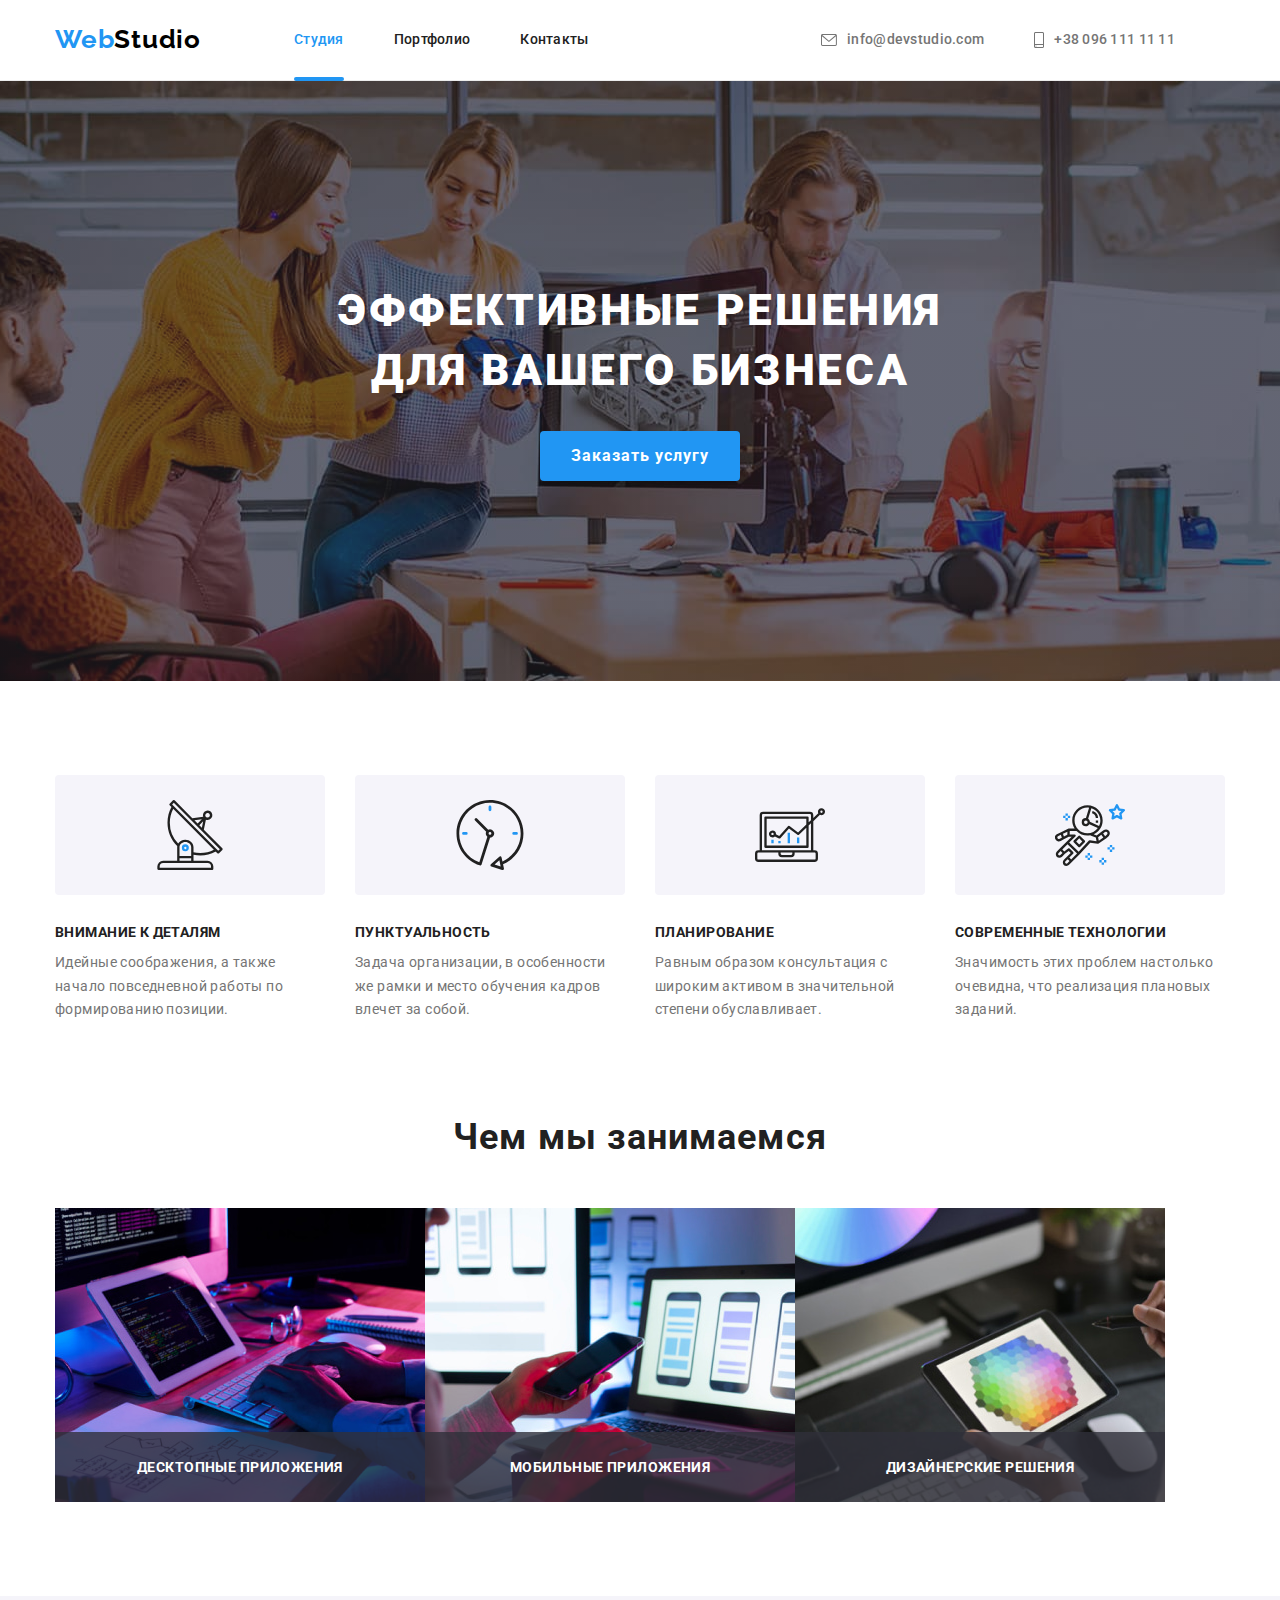
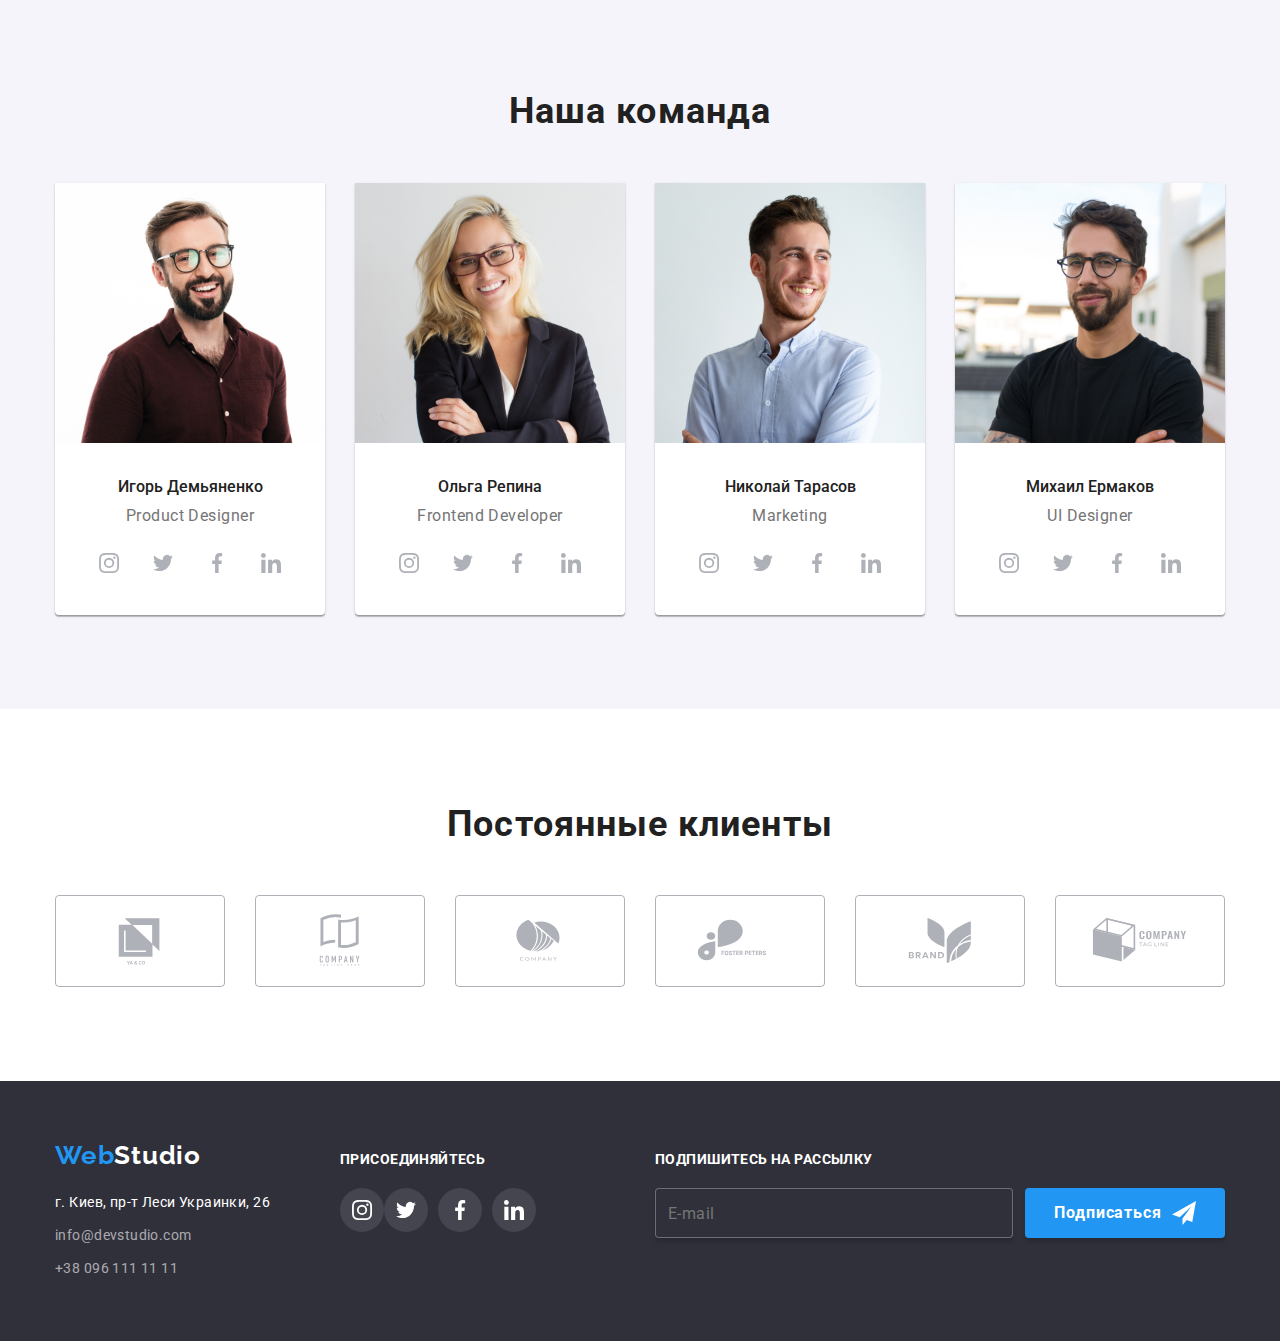
==== commit ac1d12b8: "Виконано рефакторинг CSS-коду" ====
--- a/index.html
+++ b/index.html
@@ -15,7 +15,7 @@
       rel="stylesheet"
       href="https://cdn.jsdelivr.net/npm/modern-normalize@1.1.0/modern-normalize.min.css"
     />
-    <link rel="stylesheet" href="./css/styles.css" />
+    <link rel="stylesheet" href="./css/main.min.css" />
   </head>
   <body>
     <header class="header">
--- a/css/main.min.css
+++ b/css/main.min.css
@@ -0,0 +1,2 @@
+:root{--section-color: #2f303a;--title-color: #212121;--text-color: #757575;--active-color: #2196f3;--light-color: #ffffff;--trans: 250ms cubic-bezier(0.4, 0, 0.2, 1)}.visually-hidden{position:absolute;white-space:nowrap;width:1px;height:1px;overflow:hidden;border:0;padding:0;clip:rect(0 0 0 0);clip-path:inset(50%);margin:-1px}body{color:var(--title-color);font-family:Roboto, sans-serif}h1,h2,h3,p,ul{margin-top:0;margin-bottom:0}ul{list-style:none;padding:0}.container{width:1200px;padding-left:15px;padding-right:15px;margin-left:auto;margin-right:auto}.section{padding-top:94px;padding-bottom:94px}.section-title{text-align:center;font-weight:700;font-size:36px;line-height:1.17;letter-spacing:0.03em;margin-bottom:50px}.logo{font-family:Raleway;text-decoration:none;font-weight:700;font-size:26px;letter-spacing:1.19;letter-spacing:0.03em}.logo--first{color:var(--active-color)}.header{border-bottom:1px solid #ececec}.header__container{display:flex;align-items:center}.header__logo{display:block;margin-right:93px;color:#000000}.navigation{display:flex;margin:0}.navigation__item{margin-right:50px}.navigation__item:last-child{margin-right:0}.navigation__link{display:block;padding-top:32px;padding-bottom:32px;color:var(--title-color);text-decoration:none;font-weight:500;font-size:14px;line-height:1.14;letter-spacing:0.02em;transition:color var(--trans)}.navigation__link:hover,.navigation__link:focus{color:var(--active-color)}.navigation__link--current{color:var(--active-color);position:relative}.navigation__link--current::after{content:'';position:absolute;bottom:-1px;left:0;width:100%;height:4px;border-radius:2px;background-color:var(--active-color)}.contact{display:flex;margin-left:auto}.contact__item{margin-right:50px}.contact__link{display:flex;align-items:center;color:var(--text-color);fill:var(--text-color);text-decoration:none;font-weight:500;font-size:14px;line-height:1.14;letter-spacing:0.02em;transition:color var(--trans),fill var(--trans)}.contact__link:hover,.contact__link:focus{color:var(--active-color);fill:var(--active-color)}.contact__link:last-child{margin-right:0px}.contact__icon{margin-right:10px}.button{display:block;margin-right:auto;margin-left:auto;width:200px;height:50px;border-radius:4px;border-color:transparent;box-shadow:0px 4px 4px rgba(0,0,0,0.15);background-color:var(--active-color);color:var(--light-color);font-family:inherit;font-weight:700;font-size:16px;line-height:1.88;letter-spacing:0.06em;cursor:pointer;transition:background-color var(--trans)}.button:hover,.button:focus{background-color:#188ce8}.hero{max-width:1600px;margin-left:auto;margin-right:auto;padding-top:200px;padding-bottom:200px;background-image:linear-gradient(to right, rgba(47,48,58,0.4), rgba(47,48,58,0.4)),url("../images/hero.jpg");background-position:center;background-size:cover;background-repeat:no-repeat}.hero__title{color:var(--light-color);text-transform:uppercase;text-align:center;font-weight:900;font-size:44px;line-height:1.36;letter-spacing:0.06em}.hero_button{margin-top:30px}.features{display:flex}.features__item{display:block;margin-right:30px}.features__item:last-child{margin-right:0}.features__icon{display:flex;justify-content:center;align-items:center;width:270px;height:120px;background-color:#f5f4fa;border-radius:4px}.features__title{margin-top:30px;margin-bottom:10px;text-transform:uppercase;font-weight:700;font-size:14px;line-height:1.14;letter-spacing:0.03em}.features__text{color:var(--text-color);font-size:14px;line-height:1.71;letter-spacing:0.03em}.section__activity{padding-top:0}.activity{display:flex}.activity__item{position:relative}.activity__item_:not(:last-child){margin-right:27px}.activity__foto{display:block;max-width:100%;height:auto}.activity__name{position:absolute;bottom:0;right:0;display:flex;justify-content:center;align-items:center;width:370px;height:70px;background-color:rgba(47,48,58,0.8);font-weight:700;font-size:14px;line-height:1.14;letter-spacing:0.03em;text-transform:uppercase;color:var(--light-color)}.socials{display:flex;align-items:center;justify-content:center}.socials__item:not(:last-child){margin-right:10px}.socials__link{display:flex;justify-content:center;align-items:center;width:44px;height:44px;background-color:var(--light-color);border-radius:50%;transition:background-color var(--trans)}.socials__link:hover,.socials__link:focus{background-color:var(--active-color)}.socials__icon{fill:#afb1b8;transition:fill var(--trans)}.socials__link:hover .socials__icon,.socials__link:focus .socials__icon{fill:var(--light-color)}.section__team{background-color:#f5f4fa}.team{display:flex;margin:0}.team__card{width:calc((100% - 90px) / 4);margin-right:30px;background-color:var(--light-color);box-shadow:0px 1px 3px rgba(0,0,0,0.12),0px 1px 1px rgba(0,0,0,0.14),0px 2px 1px rgba(0,0,0,0.2);border-radius:0px 0px 4px 4px}.team__card:last-child{margin-right:0}.team__member{padding-top:30px;padding-bottom:30px;text-align:center}.team__name{margin-bottom:10px;font-weight:500;font-size:16px;line-height:1.19;letter-spacing:0.03e}.team__position{margin-bottom:16px;color:var(--text-color);font-size:16px;line-height:1.19;letter-spacing:0.03em}.client{display:flex;align-items:center;justify-content:center}.client__item:not(:last-child){margin-right:30px}.client__logo{display:flex;justify-content:center;align-items:center;width:170px;height:92px;border:1px solid #afb1b8;border-radius:4px;transition:border-color var(--trans)}.client__logo:hover,.client__logo:focus{border-color:var(--active-color)}.client__icon{fill:#afb1b8;transition:fill var(--trans)}.client__logo:hover .client__icon,.client__logo:focus .client__icon{fill:var(--active-color)}.footer{padding-top:60px;padding-bottom:60px;background-color:var(--section-color)}.footer__wrap{display:flex;align-items:baseline}.footer__logo{display:block;margin-bottom:20px;color:var(--light-color)}.adress__item:not(:last-child){margin-bottom:9px}.adress__link{display:block;color:rgba(255,255,255,0.6);text-decoration:none;font-style:normal;font-size:14px;line-height:1.71;letter-spacing:0.03em;transition:color var(--trans)}.adress__link--mail{color:var(--light-color)}.adress__link:hover,.adress__link:focus{color:var(--active-color)}.footer__socials{margin-left:70px}.footer__tytle{margin-bottom:20px;font-weight:700;font-size:14px;line-height:1.14;letter-spacing:0.03em;text-transform:uppercase;color:var(--light-color)}.socials__link--footer{background-color:rgba(255,255,255,0.1)}.socials__icon--footer{fill:var(--light-color)}.subscription{margin-left:auto}.subscription__content{display:flex;align-items:center;justify-content:center}.subscription__input{margin-right:12px;width:358px;height:50px;padding-left:12px;background-color:var(--section-color);border:1px solid rgba(255,255,255,0.3);border-radius:4px;box-shadow:0px 4px 4px rgba(0,0,0,0.15);font-weight:400;font-size:16px;line-height:1.25;letter-spacing:0.03em;color:rgba(255,255,255,0.6)}.subscription__button{display:flex;align-items:center;justify-content:center}.subscription__icon{margin-left:10px;fill:var(--light-color)}.filter{display:flex;justify-content:center;margin-bottom:50px}.filter__item:not(:last-child){margin-right:8px}.filter__button{display:block;padding-top:6px;padding-bottom:6px;padding-left:22px;padding-right:22px;border-radius:4px;border-color:transparent;background-color:#f5f4fa;color:var(--title-color);font-family:inherit;font-weight:500;font-size:16px;line-height:1.62;letter-spacing:0.03em;text-align:center;cursor:pointer;transition:background-color var(--trans),color var(--trans),box-shadow var(--trans)}.filter__button:hover,.filter__button:focus{background-color:var(--active-color);color:var(--light-color);box-shadow:0px 1px 2px rgba(0,0,0,0.08),0px 2px 2px rgba(0,0,0,0.12)}.project{display:flex;flex-wrap:wrap}.project__item{width:calc((100% - 60px) / 3);margin-right:30px;margin-bottom:30px}.project__item:nth-child(3n){margin-right:0}.project__item:nth-last-child(-n+3){margin-bottom:0}.project__link{display:block;text-decoration:none;transition:box-shadow var(--trans)}.project__link:hover,.project__link:focus{box-shadow:0px 1px 1px rgba(0,0,0,0.12),0px 4px 4px rgba(0,0,0,0.06),1px 4px 6px rgba(0,0,0,0.16)}.project__thumb{position:relative;overflow:hidden}.project__foto{display:block;max-width:100%;height:auto}.project__name{padding-top:20px;padding-bottom:20px;padding-right:24px;padding-left:24px;border-bottom:1px solid #eeeeee;border-right:1px solid #eeeeee;border-left:1px solid #eeeeee}.project__title{color:var(--title-color);margin-bottom:4px;font-weight:700;font-size:18px;line-height:2;letter-spacing:0.06em}.project__type{color:var(--text-color);font-size:16px;line-height:1.88;letter-spacing:0.03em}.overlay{position:absolute;top:0;left:0;width:100%;height:100%;padding:63px 24px;background-color:var(--active-color);transform:translatey(100%);transition:transform var(--trans)}.overlay__text{font-weight:400;font-size:18px;line-height:1.56;letter-spacing:0.03em;color:var(--light-color)}.project__link:hover .overlay .project__link:focus .overlay{transform:translatey(0)}.backdrop{position:fixed;width:100vw;height:100vh;top:0;left:50%;transform:translateX(-50%);background-color:rgba(0,0,0,0.2);visibility:visible;opacity:1;pointer-events:initial;transition:opacity var(--trans),visibility var(--trans)}.backdrop.is-hidden{opacity:0;visibility:hidden;pointer-events:none}.modal{position:absolute;top:50%;left:50%;transform:translate(-50%, -50%);width:528px;height:581px;padding:40px;box-shadow:0px 1px 3px rgba(0,0,0,0.12),0px 1px 1px rgba(0,0,0,0.14),0px 2px 1px rgba(0,0,0,0.2);border-radius:4px;background-color:var(--light-color);opacity:1;scale:1;transition:opacity var(--trans),scale var(--trans)}.backdrop.is-hidden .modal{opacity:0;scale:0}.modal__button{position:absolute;top:8px;right:8px;display:flex;justify-content:center;align-items:center;width:30px;height:30px;background-color:var(--light-color);border-radius:50%;border:1px solid rgba(0,0,0,0.1);cursor:pointer}.modal__icon{fill:#000000;transition:fill var(--trans)}.modal__button:hover .modal__icon,.modal__button:focus .modal__icon{fill:var(--active-color)}.modal__tytle{margin-bottom:12px;font-weight:700;font-size:20px;line-height:1.15;letter-spacing:0.03em;text-align:center;color:var(--title-color)}.form__label{display:block;margin-bottom:10px;font-weight:400;font-size:12px;line-height:1.17;letter-spacing:0.01em;color:var(--text-color)}.form__label--last{margin-bottom:20px}.form__wrap{display:block;position:relative;margin-top:4px}.form__input{display:block;width:448px;height:40px;padding-left:42px;border:1px solid rgba(33,33,33,0.2);border-radius:4px;transition:border-color var(--trans)}.form__icon{position:absolute;top:11px;left:12px;fill:var(--title-color);transition:fill var(--trans)}.form__wrap:hover .form__icon,.form__wrap:focus .form__icon{fill:var(--active-color)}.form__field{display:block;margin-top:4px;width:448px;height:120px;padding:12px 16px;border:1px solid rgba(33,33,33,0.2);border-radius:4px;transition:border-color var(--trans);font-weight:400;font-size:14px;line-height:1.14;letter-spacing:0.01em;color:rgba(117,117,117,0.5);resize:none}.form__wrap:hover .form__input,.form__wrap:focus .form__input,.form__field:hover,.form__field:focus{border-color:var(--active-color)}.agreement{display:flex;align-items:center;justify-content:center}.agreement__icon{position:relative;display:block;width:16px;height:15px;border:2px solid var(--title-color);border-radius:4px}.agreement__checked{position:absolute}.agreement__checkbox:checked+.agreement__icon{border-color:var(--active-color);background-color:var(--active-color)}.agreement__text{margin-left:7px}.agreement__text,.agreement__link{font-weight:400;font-size:14px;line-height:1.71;letter-spacing:0.03em;color:var(--text-color)}.agreement__link{display:block;margin-left:5px;color:var(--active-color)}.form__button{margin-top:30px}
+/*# sourceMappingURL=main.min.css.map */